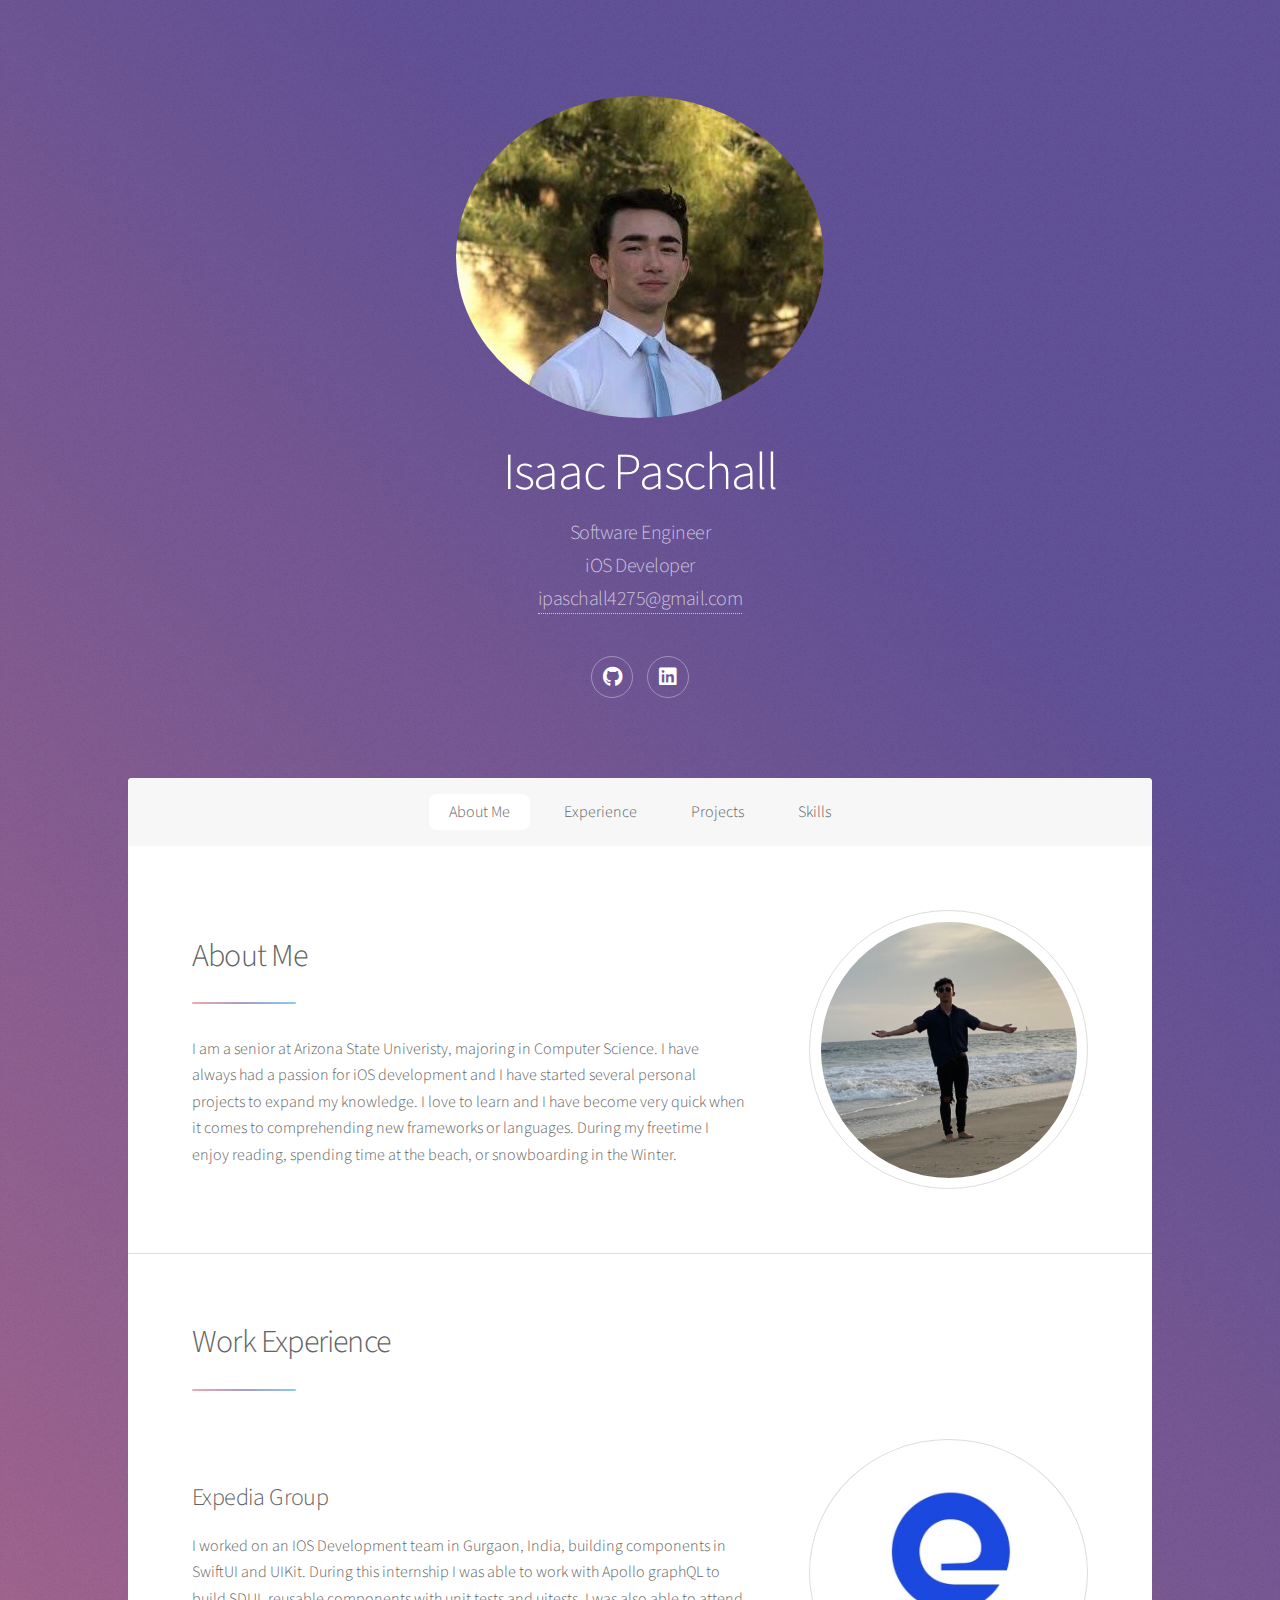
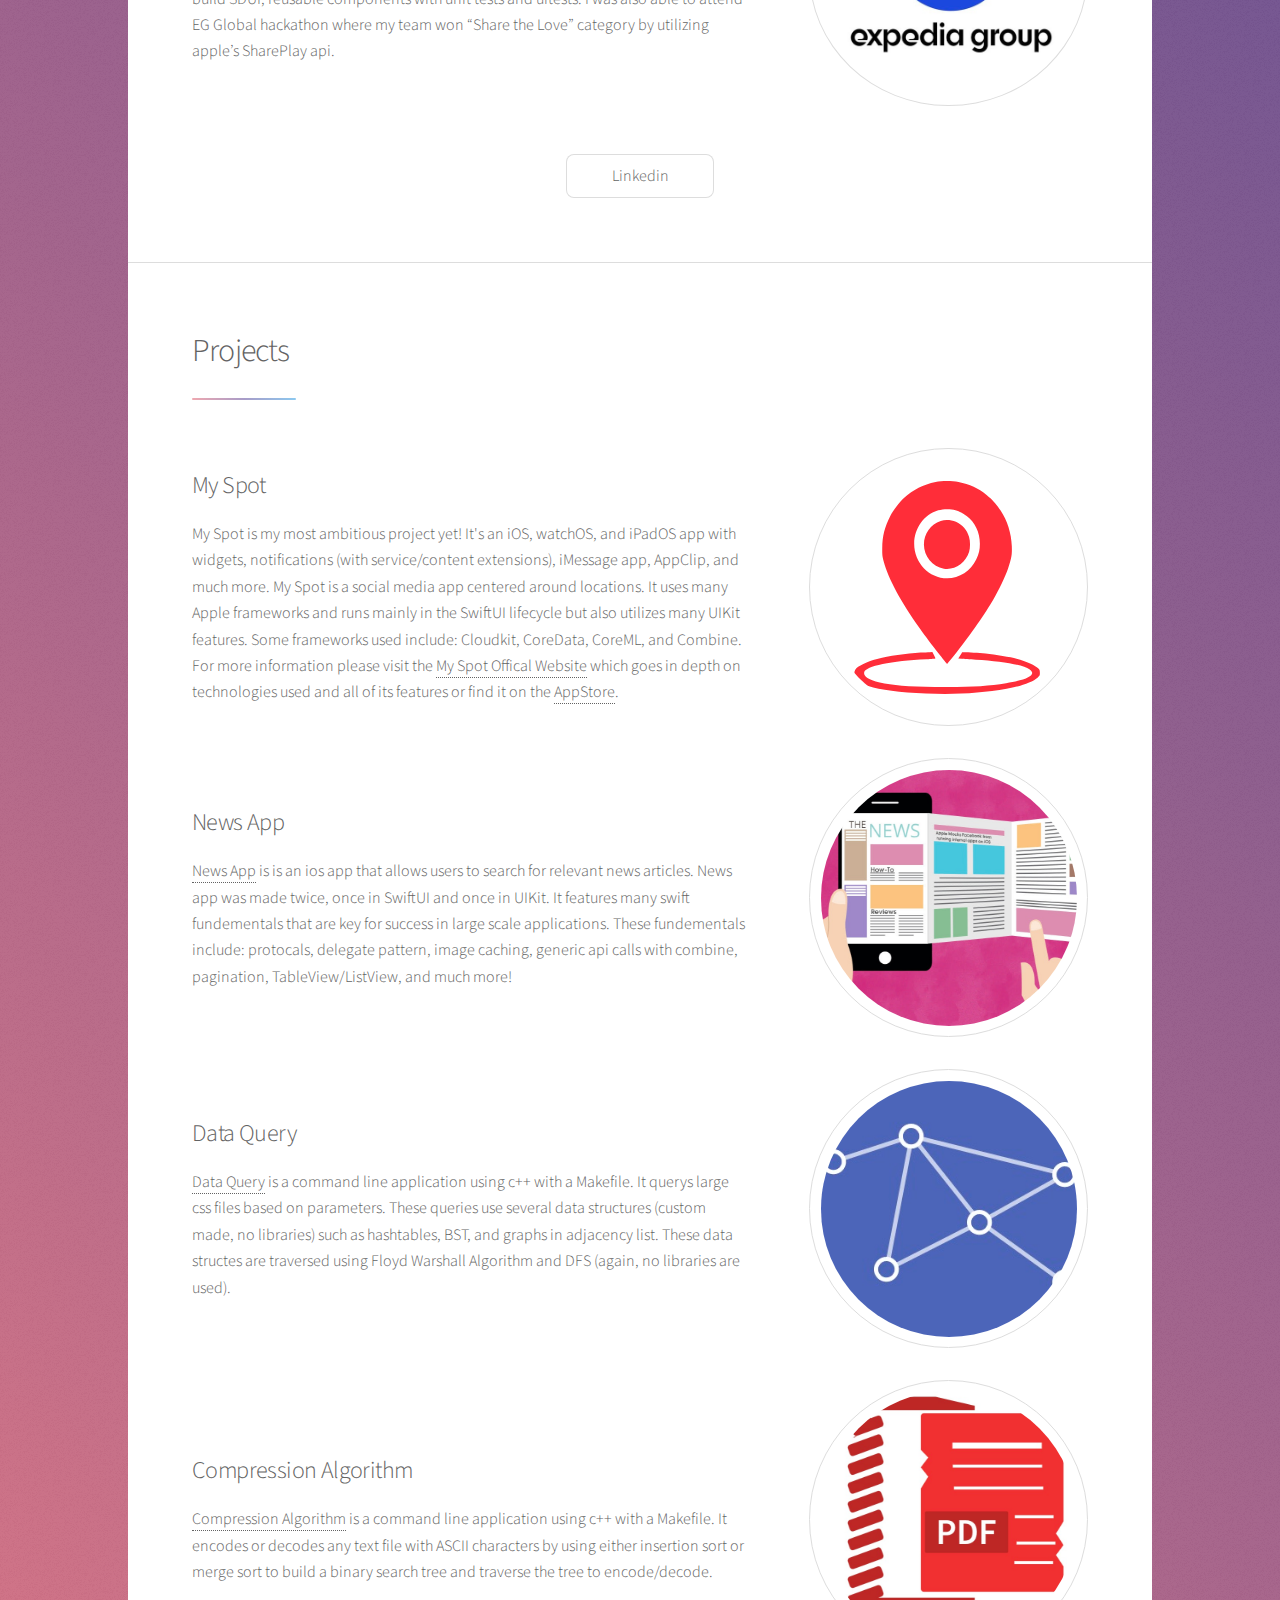
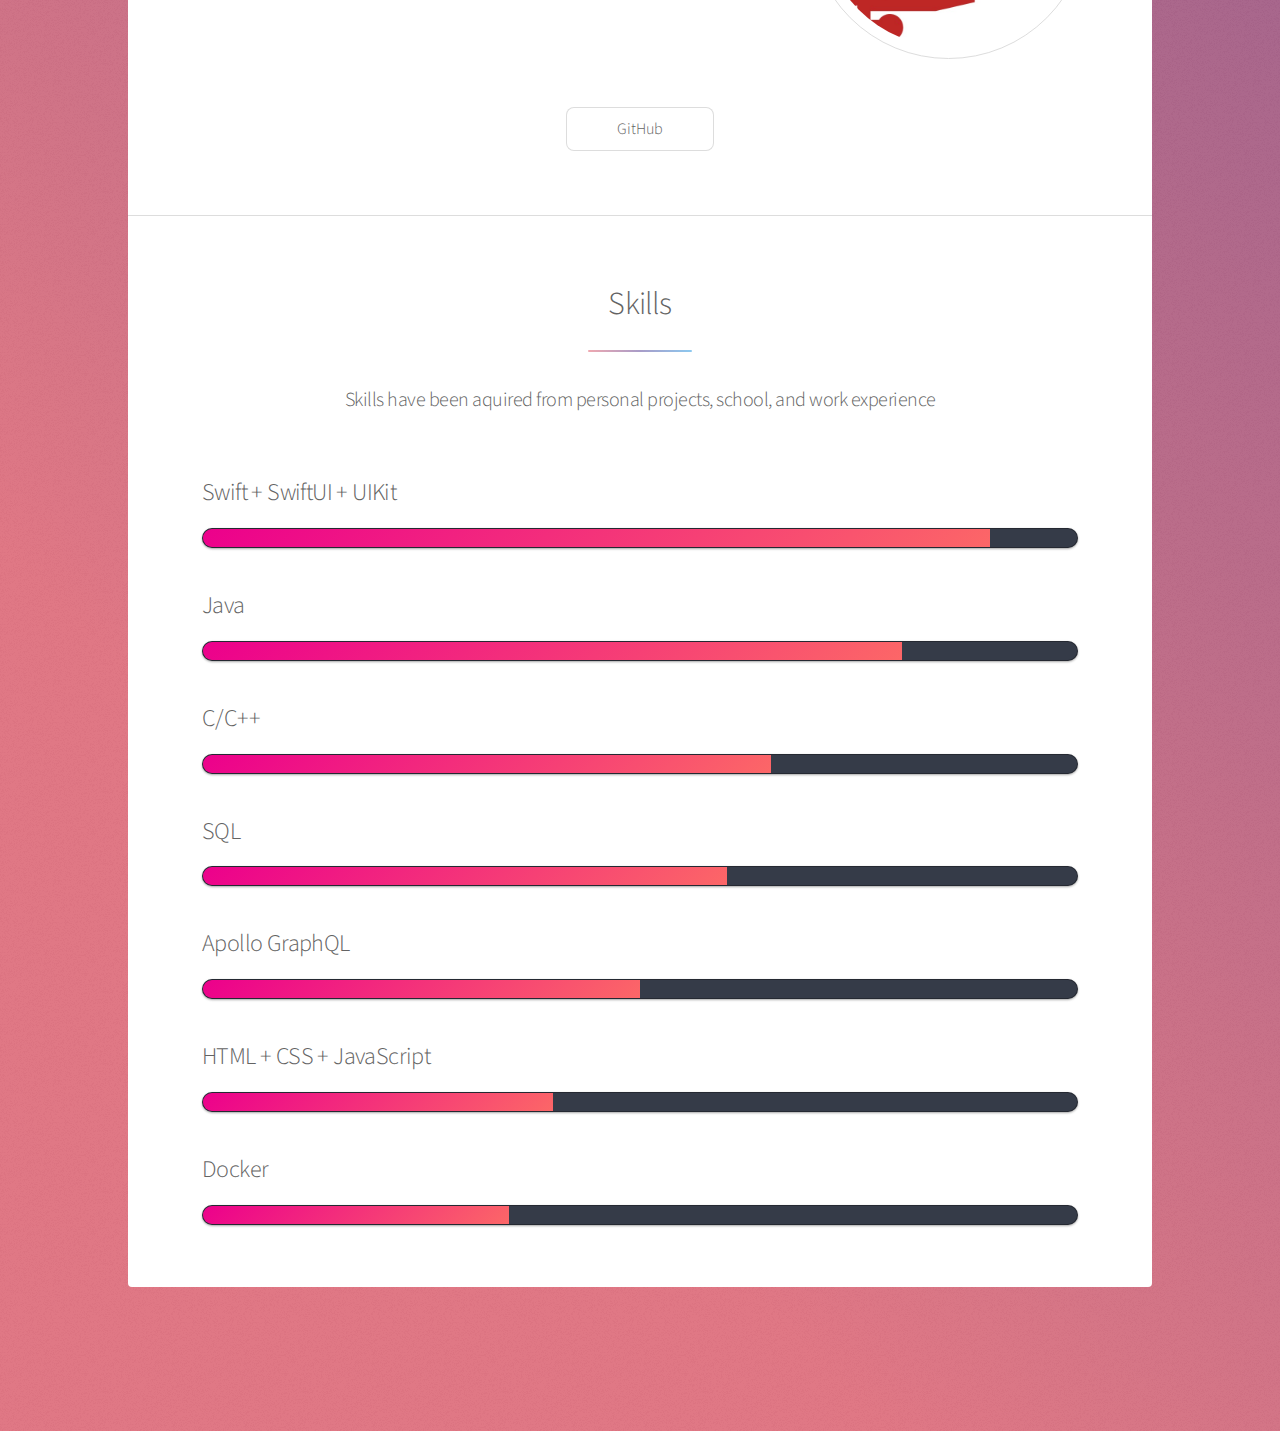
==== index.html @ 6787ebf6 "add image link iMessage" ====
<!DOCTYPE HTML>
<html>
	<head>
		<title>Isaac Paschall</title>
		<meta charset="utf-8" />
		<meta name="description" content="Portfolio website to showcase skills, projects, and work experience of Isaac Paschall, a Computer Science major software engineer ios developer">
  		<meta name="keywords" content="Portfolio, Isaac, Paschall, Software Engineer, ios developer, swift, swiftui, uikit, my spot, my spot exploration">
  		<meta name="author" content="Isaac Paschall">
		<meta name="apple-itunes-app" content="app-id=1613618373">
		<meta property="og:title" content="My Spot" />
		<meta property="og:image" content="image/MySpotAppClip.jpg" />
		<meta name="viewport" content="width=device-width, initial-scale=1, user-scalable=no, viewport-fit=cover" />
		<link rel="shortcut icon" type="image/x-icon" href="images/scripticon.ico" />
		<link rel="stylesheet" href="assets/css/main.css" />
		<noscript><link rel="stylesheet" href="assets/css/noscript.css" /></noscript>
	</head>
	<body class="is-preload">

		<!-- Wrapper -->
			<div id="wrapper">

				<!-- Header -->
					<header id="header" class="alt">
						<span class="logo"><img src="images/Isaac.jpg" class="isaac_filter" alt="Isaac Paschall" /></span>
						<h1>Isaac Paschall</h1>
						<p>Software Engineer<br />
						iOS Developer<br />
						<a href="mailto: ipaschall4275@gmail.com">ipaschall4275@gmail.com</a></p>
						<ul class="icons">
							<li><a href="https://github.com/isaacpasc" target="_blank" class="icon brands fa-github alt"><span class="label">GitHub</span></a></li>
							<li><a href="https://www.linkedin.com/in/isaac-paschall-51169a165/" target="_blank" class="icon brands fa-linkedin alt"><span class="label">Dribbble</span></a></li>
						</ul>
					</header>

				<!-- Nav -->
					<nav id="nav">
						<ul>
							<li><a href="#intro" class="active">About Me</a></li>
							<li><a href="#first">Experience</a></li>
							<li><a href="#second">Projects</a></li>
							<li><a href="#cta">Skills</a></li>
						</ul>
					</nav>

				<!-- Main -->
					<div id="main">

						<!-- About Me -->
							<section id="intro" class="main">
								<div class="spotlight">
									<div class="content">
										<header class="major">
											<h2>About Me</h2>
										</header>
										<p>I am a senior at Arizona State Univeristy, majoring in Computer Science. 
											I have always had a passion for iOS development and I have started several 
											personal projects to expand my knowledge. I love to learn and I have become 
											very quick when it comes to comprehending new frameworks or languages. During 
											my freetime I enjoy reading, spending time at the beach, or snowboarding in the Winter.</p>
									</div>
									<span class="image"><img src="images/beach.jpg" alt="Me On the Beach" /></span>
								</div>
							</section>

						<!-- Experience -->
							<section id="first" class="main">
								<header class="major">
									<h2>Work Experience</h2>
								</header>
								<div class="spotlight">
									<div class="content">
										<header>
											<h2>Expedia Group</h2>
										</header>
										<p>I worked on an IOS Development team in Gurgaon, India, building components in SwiftUI and UIKit. 
											During this internship I was able to work with Apollo graphQL to build SDUI, reusable components 
											with unit tests and uitests. I was also able to attend EG Global hackathon where my team won 
											“Share the Love” category by utilizing apple’s SharePlay api.</p>
									</div>
									<span class="image"><img src="images/eg.jpg" alt="Expedia Group Logo" /></span>
								</div>
								<footer class="major">
									<ul class="actions special">
										<li><a href="https://www.linkedin.com/in/isaac-paschall-51169a165/" target="_blank" class="button">Linkedin</a></li>
									</ul>
								</footer>
							</section>

						<!-- Projects -->
							<section id="second" class="main">
								<header class="major">
									<h2>Projects</h2>
								</header>
								<div class="spotlight">
									<div class="content">
										<header>
											<h2>My Spot</h2>
										</header>
										<p>My Spot is my most ambitious project yet! It's an iOS, watchOS, and iPadOS app with widgets, 
											notifications (with service/content extensions), iMessage app, AppClip, and much more. My Spot 
											is a social media app centered around locations. It uses many Apple frameworks and runs mainly in 
											the SwiftUI lifecycle but also utilizes many UIKit features. Some frameworks used include: Cloudkit, CoreData, CoreML, and Combine. 
											For more information please visit the 
											<a href="https://isaacpasc.github.io/My_Spot" target="_blank">My Spot Offical Website</a> which goes in depth on technologies 
											used and all of its features or find it on the 
											<a href="https://apps.apple.com/us/app/my-spot-exploration/id1613618373" target="_blank">AppStore</a>.</p>
									</div>
									<span class="image"><img class="filter-red" src="images/logo.svg" alt="My Spot Logo" /></span>
								</div>
								<div class="spotlight">
									<div class="content">
										<header>
											<h2>News App</h2>
										</header>
										<p><a href="https://github.com/isaacpasc/SwiftBasics-UIkit-And-SwiftUI" target="_blank">News App</a> is 
											is an ios app that allows users to search for relevant news articles. News app was made twice, once in 
											SwiftUI and once in UIKit. It features many swift fundementals that are key for success in large 
											scale applications. These fundementals include: protocals, delegate pattern, image caching, 
											generic api calls with combine, pagination, TableView/ListView, and much more!</p>
									</div>
									<span class="image"><img src="images/news.jpg" alt="News Logo" /></span>
								</div>
								<div class="spotlight">
									<div class="content">
										<header>
											<h2>Data Query</h2>
										</header>
										<p><a href="https://github.com/isaacpasc/compressionAlgorithm" target="_blank">Data Query</a> is 
											a command line application using c++ with a Makefile. It querys large css files based on parameters. These queries 
											use several data structures (custom made, no libraries) such as hashtables, BST, and graphs in adjacency list. These data 
											structes are traversed using Floyd Warshall Algorithm and DFS (again, no libraries are used).</p>
									</div>
									<span class="image"><img src="images/dfs.jpg" alt="Graph Logo" /></span>
								</div>
								<div class="spotlight">
									<div class="content">
										<header>
											<h2>Compression Algorithm</h2>
										</header>
										<p><a href="https://github.com/isaacpasc/graphQueries" target="_blank">Compression Algorithm</a> is 
											a command line application using c++ with a Makefile. It encodes or decodes any text file with ASCII 
											characters by using either insertion sort or merge sort to build a binary search tree and traverse the tree to 
											encode/decode.</p>
									</div>
									<span class="image"><img src="images/compress.jpg" alt="Compress Logo" /></span>
								</div>
								<footer class="major">
									<ul class="actions special">
										<li><a href="https://github.com/isaacpasc" target="_blank" class="button">GitHub</a></li>
									</ul>
								</footer>
							</section>

						<!-- Skills -->
							<section id="cta" class="main special">
								<header class="major">
									<h2>Skills</h2>
									<p>Skills have been aquired from personal projects, school, and work experience</p>
								</header>
								<div class="skill">
									<li class="nobullet"><h2 class="content" style="text-align:left">Swift + SwiftUI + UIKit</h2>
										<span class="bar"><span class="swift"></span></span>
									</li>
									<li class="nobullet"><h2 class="content" style="text-align:left">Java</h2>
										<span class="bar"><span class="java"></span></span>
									</li>
									<li class="nobullet"><h2 class="content" style="text-align:left">C/C++</h2>
										<span class="bar"><span class="cplus"></span></span>
									</li>
									<li class="nobullet"><h2 class="content" style="text-align:left">SQL</h2>
										<span class="bar"><span class="sql"></span></span>
									</li>
									<li class="nobullet"><h2 class="content" style="text-align:left">Apollo GraphQL</h2>
										<span class="bar"><span class="apollo"></span></span>
									</li>
									<li class="nobullet"><h2 class="content" style="text-align:left">HTML + CSS + JavaScript</h2>
										<span class="bar"><span class="hcj"></span></span>
									</li>
									<li class="nobullet"><h2 class="content" style="text-align:left">Docker</h2>
										<span class="bar"><span class="docker"></span></span>
									</li>
								</div>
							</section>
					</div>

				<!-- Footer -->
					<footer id="footer"></footer>
			</div>

		<!-- Scripts -->
			<script src="assets/js/jquery.min.js"></script>
			<script src="assets/js/jquery.scrollex.min.js"></script>
			<script src="assets/js/jquery.scrolly.min.js"></script>
			<script src="assets/js/browser.min.js"></script>
			<script src="assets/js/breakpoints.min.js"></script>
			<script src="assets/js/util.js"></script>
			<script src="assets/js/main.js"></script>

	</body>
</html>
---- assets/css/main.css ----
@import url(fontawesome-all.min.css);
@import 'https://fonts.googleapis.com/css?family=Source+Sans+Pro:300,400';

/*
	Stellar by HTML5 UP
	html5up.net | @ajlkn
	Free for personal and commercial use under the CCA 3.0 license (html5up.net/license)
*/

html, body, div, span, applet, object,
iframe, h1, h2, h3, h4, h5, h6, p, blockquote,
pre, a, abbr, acronym, address, big, cite,
code, del, dfn, em, img, ins, kbd, q, s, samp,
small, strike, strong, sub, sup, tt, var, b,
u, i, center, dl, dt, dd, ol, ul, li, fieldset,
form, label, legend, table, caption, tbody,
tfoot, thead, tr, th, td, article, aside,
canvas, details, embed, figure, figcaption,
footer, header, hgroup, menu, nav, output, ruby,
section, summary, time, mark, audio, video {
	margin: 0;
	padding: 0;
	border: 0;
	font-size: 100%;
	font: inherit;
	vertical-align: baseline;}

article, aside, details, figcaption, figure,
footer, header, hgroup, menu, nav, section {
	display: block;}

body {
	line-height: 1;
}

ol, ul {
	list-style: none;
}

blockquote, q {
	quotes: none;
}

	blockquote:before, blockquote:after, q:before, q:after {
		content: '';
		content: none;
	}

table {
	border-collapse: collapse;
	border-spacing: 0;
}

body {
	-webkit-text-size-adjust: none;
}

mark {
	background-color: transparent;
	color: inherit;
}

input::-moz-focus-inner {
	border: 0;
	padding: 0;
}

input, select, textarea {
	-moz-appearance: none;
	-webkit-appearance: none;
	-ms-appearance: none;
	appearance: none;
}

/* Basic */

	@-ms-viewport {
		width: device-width;
	}

	body {
		-ms-overflow-style: scrollbar;
	}

	@media screen and (max-width: 480px) {

		html, body {
			min-width: 320px;
		}

	}

	html {
		box-sizing: border-box;
	}

	*, *:before, *:after {
		box-sizing: inherit;
	}

	body {
		background-color: #935d8c;
		background-image: url("images/overlay.png"), -moz-linear-gradient(45deg, #e37682 15%, #5f4d93 85%);
		background-image: url("images/overlay.png"), -webkit-linear-gradient(45deg, #e37682 15%, #5f4d93 85%);
		background-image: url("images/overlay.png"), -ms-linear-gradient(45deg, #e37682 15%, #5f4d93 85%);
		background-image: url("images/overlay.png"), linear-gradient(45deg, #e37682 15%, #5f4d93 85%);
	}

		body.is-preload *, body.is-preload *:before, body.is-preload *:after {
			-moz-animation: none !important;
			-webkit-animation: none !important;
			-ms-animation: none !important;
			animation: none !important;
			-moz-transition: none !important;
			-webkit-transition: none !important;
			-ms-transition: none !important;
			transition: none !important;
		}

/* Type */

	body {
		background-color: #935d8c;
		color: rgba(255, 255, 255, 0.65);
	}

	body, input, select, textarea {
		font-family: "Source Sans Pro", Helvetica, sans-serif;
		font-size: 17pt;
		font-weight: 300;
		line-height: 1.65;
	}

		@media screen and (max-width: 1680px) {

			body, input, select, textarea {
				font-size: 14pt;
			}

		}

		@media screen and (max-width: 1280px) {

			body, input, select, textarea {
				font-size: 12pt;
			}

		}

		@media screen and (max-width: 360px) {

			body, input, select, textarea {
				font-size: 11pt;
			}

		}

	a {
		-moz-transition: color 0.2s ease, border-bottom 0.2s ease;
		-webkit-transition: color 0.2s ease, border-bottom 0.2s ease;
		-ms-transition: color 0.2s ease, border-bottom 0.2s ease;
		transition: color 0.2s ease, border-bottom 0.2s ease;
		text-decoration: none;
		border-bottom: dotted 1px;
		color: inherit;
	}

		a:hover {
			border-bottom-color: transparent;
		}

	strong, b {
		font-weight: 400;
	}

	em, i {
		font-style: italic;
	}

	p {
		margin: 0 0 2em 0;
	}

		p.content {
			-moz-columns: 20em 2;
			-webkit-columns: 20em 2;
			-ms-columns: 20em 2;
			columns: 20em 2;
			-moz-column-gap: 2em;
			-webkit-column-gap: 2em;
			-ms-column-gap: 2em;
			column-gap: 2em;
			text-align: justify;
		}

	h1, h2, h3, h4, h5, h6 {
		font-weight: 300;
		line-height: 1.5;
		margin: 0 0 0.7em 0;
		letter-spacing: -0.025em;
	}

		h1 a, h2 a, h3 a, h4 a, h5 a, h6 a {
			color: inherit;
			text-decoration: none;
		}

	h1 {
		font-size: 2.5em;
		line-height: 1.2;
	}

	h2 {
		font-size: 1.5em;
	}

	h3 {
		font-size: 1.25em;
	}

	h4 {
		font-size: 1.1em;
	}

	h5 {
		font-size: 0.9em;
	}

	h6 {
		font-size: 0.7em;
	}

	@media screen and (max-width: 736px) {

		h1 {
			font-size: 2em;
		}

	}

	sub {
		font-size: 0.8em;
		position: relative;
		top: 0.5em;
	}

	sup {
		font-size: 0.8em;
		position: relative;
		top: -0.5em;
	}

	blockquote {
		border-left: solid 4px;
		font-style: italic;
		margin: 0 0 2em 0;
		padding: 0.5em 0 0.5em 2em;
	}

	code {
		border-radius: 8px;
		border: solid 1px;
		font-family: "Courier New", monospace;
		font-size: 0.9em;
		margin: 0 0.25em;
		padding: 0.25em 0.65em;
	}

	pre {
		-webkit-overflow-scrolling: touch;
		font-family: "Courier New", monospace;
		font-size: 0.9em;
		margin: 0 0 2em 0;
	}

		pre code {
			display: block;
			line-height: 1.75;
			padding: 1em 1.5em;
			overflow-x: auto;
		}

	hr {
		border: 0;
		border-bottom: solid 1px;
		margin: 2em 0;
	}

		hr.major {
			margin: 3em 0;
		}

	.align-left {
		text-align: left;
	}

	.align-center {
		text-align: center;
	}

	.align-right {
		text-align: right;
	}

	input, select, textarea {
		color: #ffffff;
	}

	a:hover {
		color: #ffffff;
	}

	strong, b {
		color: #ffffff;
	}

	h1, h2, h3, h4, h5, h6 {
		color: #ffffff;
	}

	blockquote {
		border-left-color: rgba(255, 255, 255, 0.35);
	}

	code {
		background: rgba(255, 255, 255, 0.075);
		border-color: rgba(255, 255, 255, 0.35);
	}

	hr {
		border-bottom-color: rgba(255, 255, 255, 0.35);
	}

/* Row */

	.row {
		display: flex;
		flex-wrap: wrap;
		box-sizing: border-box;
		align-items: stretch;
	}

		.row > * {
			box-sizing: border-box;
		}

		.row.gtr-uniform > * > :last-child {
			margin-bottom: 0;
		}

		.row.aln-left {
			justify-content: flex-start;
		}

		.row.aln-center {
			justify-content: center;
		}

		.row.aln-right {
			justify-content: flex-end;
		}

		.row.aln-top {
			align-items: flex-start;
		}

		.row.aln-middle {
			align-items: center;
		}

		.row.aln-bottom {
			align-items: flex-end;
		}

		.row > .imp {
			order: -1;
		}

		.row > .col-1 {
			width: 8.33333%;
		}

		.row > .off-1 {
			margin-left: 8.33333%;
		}

		.row > .col-2 {
			width: 16.66667%;
		}

		.row > .off-2 {
			margin-left: 16.66667%;
		}

		.row > .col-3 {
			width: 25%;
		}

		.row > .off-3 {
			margin-left: 25%;
		}

		.row > .col-4 {
			width: 33.33333%;
		}

		.row > .off-4 {
			margin-left: 33.33333%;
		}

		.row > .col-5 {
			width: 41.66667%;
		}

		.row > .off-5 {
			margin-left: 41.66667%;
		}

		.row > .col-6 {
			width: 50%;
		}

		.row > .off-6 {
			margin-left: 50%;
		}

		.row > .col-7 {
			width: 58.33333%;
		}

		.row > .off-7 {
			margin-left: 58.33333%;
		}

		.row > .col-8 {
			width: 66.66667%;
		}

		.row > .off-8 {
			margin-left: 66.66667%;
		}

		.row > .col-9 {
			width: 75%;
		}

		.row > .off-9 {
			margin-left: 75%;
		}

		.row > .col-10 {
			width: 83.33333%;
		}

		.row > .off-10 {
			margin-left: 83.33333%;
		}

		.row > .col-11 {
			width: 91.66667%;
		}

		.row > .off-11 {
			margin-left: 91.66667%;
		}

		.row > .col-12 {
			width: 100%;
		}

		.row > .off-12 {
			margin-left: 100%;
		}

		.row.gtr-0 {
			margin-top: 0;
			margin-left: 0em;
		}

			.row.gtr-0 > * {
				padding: 0 0 0 0em;
			}

			.row.gtr-0.gtr-uniform {
				margin-top: 0em;
			}

				.row.gtr-0.gtr-uniform > * {
					padding-top: 0em;
				}

		.row.gtr-25 {
			margin-top: 0;
			margin-left: -0.375em;
		}

			.row.gtr-25 > * {
				padding: 0 0 0 0.375em;
			}

			.row.gtr-25.gtr-uniform {
				margin-top: -0.375em;
			}

				.row.gtr-25.gtr-uniform > * {
					padding-top: 0.375em;
				}

		.row.gtr-50 {
			margin-top: 0;
			margin-left: -0.75em;
		}

			.row.gtr-50 > * {
				padding: 0 0 0 0.75em;
			}

			.row.gtr-50.gtr-uniform {
				margin-top: -0.75em;
			}

				.row.gtr-50.gtr-uniform > * {
					padding-top: 0.75em;
				}

		.row {
			margin-top: 0;
			margin-left: -1.5em;
		}

			.row > * {
				padding: 0 0 0 1.5em;
			}

			.row.gtr-uniform {
				margin-top: -1.5em;
			}

				.row.gtr-uniform > * {
					padding-top: 1.5em;
				}

		.row.gtr-150 {
			margin-top: 0;
			margin-left: -2.25em;
		}

			.row.gtr-150 > * {
				padding: 0 0 0 2.25em;
			}

			.row.gtr-150.gtr-uniform {
				margin-top: -2.25em;
			}

				.row.gtr-150.gtr-uniform > * {
					padding-top: 2.25em;
				}

		.row.gtr-200 {
			margin-top: 0;
			margin-left: -3em;
		}

			.row.gtr-200 > * {
				padding: 0 0 0 3em;
			}

			.row.gtr-200.gtr-uniform {
				margin-top: -3em;
			}

				.row.gtr-200.gtr-uniform > * {
					padding-top: 3em;
				}

		@media screen and (max-width: 1680px) {

			.row {
				display: flex;
				flex-wrap: wrap;
				box-sizing: border-box;
				align-items: stretch;
			}

				.row > * {
					box-sizing: border-box;
				}

				.row.gtr-uniform > * > :last-child {
					margin-bottom: 0;
				}

				.row.aln-left {
					justify-content: flex-start;
				}

				.row.aln-center {
					justify-content: center;
				}

				.row.aln-right {
					justify-content: flex-end;
				}

				.row.aln-top {
					align-items: flex-start;
				}

				.row.aln-middle {
					align-items: center;
				}

				.row.aln-bottom {
					align-items: flex-end;
				}

				.row > .imp-xlarge {
					order: -1;
				}

				.row > .col-1-xlarge {
					width: 8.33333%;
				}

				.row > .off-1-xlarge {
					margin-left: 8.33333%;
				}

				.row > .col-2-xlarge {
					width: 16.66667%;
				}

				.row > .off-2-xlarge {
					margin-left: 16.66667%;
				}

				.row > .col-3-xlarge {
					width: 25%;
				}

				.row > .off-3-xlarge {
					margin-left: 25%;
				}

				.row > .col-4-xlarge {
					width: 33.33333%;
				}

				.row > .off-4-xlarge {
					margin-left: 33.33333%;
				}

				.row > .col-5-xlarge {
					width: 41.66667%;
				}

				.row > .off-5-xlarge {
					margin-left: 41.66667%;
				}

				.row > .col-6-xlarge {
					width: 50%;
				}

				.row > .off-6-xlarge {
					margin-left: 50%;
				}

				.row > .col-7-xlarge {
					width: 58.33333%;
				}

				.row > .off-7-xlarge {
					margin-left: 58.33333%;
				}

				.row > .col-8-xlarge {
					width: 66.66667%;
				}

				.row > .off-8-xlarge {
					margin-left: 66.66667%;
				}

				.row > .col-9-xlarge {
					width: 75%;
				}

				.row > .off-9-xlarge {
					margin-left: 75%;
				}

				.row > .col-10-xlarge {
					width: 83.33333%;
				}

				.row > .off-10-xlarge {
					margin-left: 83.33333%;
				}

				.row > .col-11-xlarge {
					width: 91.66667%;
				}

				.row > .off-11-xlarge {
					margin-left: 91.66667%;
				}

				.row > .col-12-xlarge {
					width: 100%;
				}

				.row > .off-12-xlarge {
					margin-left: 100%;
				}

				.row.gtr-0 {
					margin-top: 0;
					margin-left: 0em;
				}

					.row.gtr-0 > * {
						padding: 0 0 0 0em;
					}

					.row.gtr-0.gtr-uniform {
						margin-top: 0em;
					}

						.row.gtr-0.gtr-uniform > * {
							padding-top: 0em;
						}

				.row.gtr-25 {
					margin-top: 0;
					margin-left: -0.375em;
				}

					.row.gtr-25 > * {
						padding: 0 0 0 0.375em;
					}

					.row.gtr-25.gtr-uniform {
						margin-top: -0.375em;
					}

						.row.gtr-25.gtr-uniform > * {
							padding-top: 0.375em;
						}

				.row.gtr-50 {
					margin-top: 0;
					margin-left: -0.75em;
				}

					.row.gtr-50 > * {
						padding: 0 0 0 0.75em;
					}

					.row.gtr-50.gtr-uniform {
						margin-top: -0.75em;
					}

						.row.gtr-50.gtr-uniform > * {
							padding-top: 0.75em;
						}

				.row {
					margin-top: 0;
					margin-left: -1.5em;
				}

					.row > * {
						padding: 0 0 0 1.5em;
					}

					.row.gtr-uniform {
						margin-top: -1.5em;
					}

						.row.gtr-uniform > * {
							padding-top: 1.5em;
						}

				.row.gtr-150 {
					margin-top: 0;
					margin-left: -2.25em;
				}

					.row.gtr-150 > * {
						padding: 0 0 0 2.25em;
					}

					.row.gtr-150.gtr-uniform {
						margin-top: -2.25em;
					}

						.row.gtr-150.gtr-uniform > * {
							padding-top: 2.25em;
						}

				.row.gtr-200 {
					margin-top: 0;
					margin-left: -3em;
				}

					.row.gtr-200 > * {
						padding: 0 0 0 3em;
					}

					.row.gtr-200.gtr-uniform {
						margin-top: -3em;
					}

						.row.gtr-200.gtr-uniform > * {
							padding-top: 3em;
						}

		}

		@media screen and (max-width: 1280px) {

			.row {
				display: flex;
				flex-wrap: wrap;
				box-sizing: border-box;
				align-items: stretch;
			}

				.row > * {
					box-sizing: border-box;
				}

				.row.gtr-uniform > * > :last-child {
					margin-bottom: 0;
				}

				.row.aln-left {
					justify-content: flex-start;
				}

				.row.aln-center {
					justify-content: center;
				}

				.row.aln-right {
					justify-content: flex-end;
				}

				.row.aln-top {
					align-items: flex-start;
				}

				.row.aln-middle {
					align-items: center;
				}

				.row.aln-bottom {
					align-items: flex-end;
				}

				.row > .imp-large {
					order: -1;
				}

				.row > .col-1-large {
					width: 8.33333%;
				}

				.row > .off-1-large {
					margin-left: 8.33333%;
				}

				.row > .col-2-large {
					width: 16.66667%;
				}

				.row > .off-2-large {
					margin-left: 16.66667%;
				}

				.row > .col-3-large {
					width: 25%;
				}

				.row > .off-3-large {
					margin-left: 25%;
				}

				.row > .col-4-large {
					width: 33.33333%;
				}

				.row > .off-4-large {
					margin-left: 33.33333%;
				}

				.row > .col-5-large {
					width: 41.66667%;
				}

				.row > .off-5-large {
					margin-left: 41.66667%;
				}

				.row > .col-6-large {
					width: 50%;
				}

				.row > .off-6-large {
					margin-left: 50%;
				}

				.row > .col-7-large {
					width: 58.33333%;
				}

				.row > .off-7-large {
					margin-left: 58.33333%;
				}

				.row > .col-8-large {
					width: 66.66667%;
				}

				.row > .off-8-large {
					margin-left: 66.66667%;
				}

				.row > .col-9-large {
					width: 75%;
				}

				.row > .off-9-large {
					margin-left: 75%;
				}

				.row > .col-10-large {
					width: 83.33333%;
				}

				.row > .off-10-large {
					margin-left: 83.33333%;
				}

				.row > .col-11-large {
					width: 91.66667%;
				}

				.row > .off-11-large {
					margin-left: 91.66667%;
				}

				.row > .col-12-large {
					width: 100%;
				}

				.row > .off-12-large {
					margin-left: 100%;
				}

				.row.gtr-0 {
					margin-top: 0;
					margin-left: 0em;
				}

					.row.gtr-0 > * {
						padding: 0 0 0 0em;
					}

					.row.gtr-0.gtr-uniform {
						margin-top: 0em;
					}

						.row.gtr-0.gtr-uniform > * {
							padding-top: 0em;
						}

				.row.gtr-25 {
					margin-top: 0;
					margin-left: -0.375em;
				}

					.row.gtr-25 > * {
						padding: 0 0 0 0.375em;
					}

					.row.gtr-25.gtr-uniform {
						margin-top: -0.375em;
					}

						.row.gtr-25.gtr-uniform > * {
							padding-top: 0.375em;
						}

				.row.gtr-50 {
					margin-top: 0;
					margin-left: -0.75em;
				}

					.row.gtr-50 > * {
						padding: 0 0 0 0.75em;
					}

					.row.gtr-50.gtr-uniform {
						margin-top: -0.75em;
					}

						.row.gtr-50.gtr-uniform > * {
							padding-top: 0.75em;
						}

				.row {
					margin-top: 0;
					margin-left: -1.5em;
				}

					.row > * {
						padding: 0 0 0 1.5em;
					}

					.row.gtr-uniform {
						margin-top: -1.5em;
					}

						.row.gtr-uniform > * {
							padding-top: 1.5em;
						}

				.row.gtr-150 {
					margin-top: 0;
					margin-left: -2.25em;
				}

					.row.gtr-150 > * {
						padding: 0 0 0 2.25em;
					}

					.row.gtr-150.gtr-uniform {
						margin-top: -2.25em;
					}

						.row.gtr-150.gtr-uniform > * {
							padding-top: 2.25em;
						}

				.row.gtr-200 {
					margin-top: 0;
					margin-left: -3em;
				}

					.row.gtr-200 > * {
						padding: 0 0 0 3em;
					}

					.row.gtr-200.gtr-uniform {
						margin-top: -3em;
					}

						.row.gtr-200.gtr-uniform > * {
							padding-top: 3em;
						}

		}

		@media screen and (max-width: 980px) {

			.row {
				display: flex;
				flex-wrap: wrap;
				box-sizing: border-box;
				align-items: stretch;
			}

				.row > * {
					box-sizing: border-box;
				}

				.row.gtr-uniform > * > :last-child {
					margin-bottom: 0;
				}

				.row.aln-left {
					justify-content: flex-start;
				}

				.row.aln-center {
					justify-content: center;
				}

				.row.aln-right {
					justify-content: flex-end;
				}

				.row.aln-top {
					align-items: flex-start;
				}

				.row.aln-middle {
					align-items: center;
				}

				.row.aln-bottom {
					align-items: flex-end;
				}

				.row > .imp-medium {
					order: -1;
				}

				.row > .col-1-medium {
					width: 8.33333%;
				}

				.row > .off-1-medium {
					margin-left: 8.33333%;
				}

				.row > .col-2-medium {
					width: 16.66667%;
				}

				.row > .off-2-medium {
					margin-left: 16.66667%;
				}

				.row > .col-3-medium {
					width: 25%;
				}

				.row > .off-3-medium {
					margin-left: 25%;
				}

				.row > .col-4-medium {
					width: 33.33333%;
				}

				.row > .off-4-medium {
					margin-left: 33.33333%;
				}

				.row > .col-5-medium {
					width: 41.66667%;
				}

				.row > .off-5-medium {
					margin-left: 41.66667%;
				}

				.row > .col-6-medium {
					width: 50%;
				}

				.row > .off-6-medium {
					margin-left: 50%;
				}

				.row > .col-7-medium {
					width: 58.33333%;
				}

				.row > .off-7-medium {
					margin-left: 58.33333%;
				}

				.row > .col-8-medium {
					width: 66.66667%;
				}

				.row > .off-8-medium {
					margin-left: 66.66667%;
				}

				.row > .col-9-medium {
					width: 75%;
				}

				.row > .off-9-medium {
					margin-left: 75%;
				}

				.row > .col-10-medium {
					width: 83.33333%;
				}

				.row > .off-10-medium {
					margin-left: 83.33333%;
				}

				.row > .col-11-medium {
					width: 91.66667%;
				}

				.row > .off-11-medium {
					margin-left: 91.66667%;
				}

				.row > .col-12-medium {
					width: 100%;
				}

				.row > .off-12-medium {
					margin-left: 100%;
				}

				.row.gtr-0 {
					margin-top: 0;
					margin-left: 0em;
				}

					.row.gtr-0 > * {
						padding: 0 0 0 0em;
					}

					.row.gtr-0.gtr-uniform {
						margin-top: 0em;
					}

						.row.gtr-0.gtr-uniform > * {
							padding-top: 0em;
						}

				.row.gtr-25 {
					margin-top: 0;
					margin-left: -0.375em;
				}

					.row.gtr-25 > * {
						padding: 0 0 0 0.375em;
					}

					.row.gtr-25.gtr-uniform {
						margin-top: -0.375em;
					}

						.row.gtr-25.gtr-uniform > * {
							padding-top: 0.375em;
						}

				.row.gtr-50 {
					margin-top: 0;
					margin-left: -0.75em;
				}

					.row.gtr-50 > * {
						padding: 0 0 0 0.75em;
					}

					.row.gtr-50.gtr-uniform {
						margin-top: -0.75em;
					}

						.row.gtr-50.gtr-uniform > * {
							padding-top: 0.75em;
						}

				.row {
					margin-top: 0;
					margin-left: -1.5em;
				}

					.row > * {
						padding: 0 0 0 1.5em;
					}

					.row.gtr-uniform {
						margin-top: -1.5em;
					}

						.row.gtr-uniform > * {
							padding-top: 1.5em;
						}

				.row.gtr-150 {
					margin-top: 0;
					margin-left: -2.25em;
				}

					.row.gtr-150 > * {
						padding: 0 0 0 2.25em;
					}

					.row.gtr-150.gtr-uniform {
						margin-top: -2.25em;
					}

						.row.gtr-150.gtr-uniform > * {
							padding-top: 2.25em;
						}

				.row.gtr-200 {
					margin-top: 0;
					margin-left: -3em;
				}

					.row.gtr-200 > * {
						padding: 0 0 0 3em;
					}

					.row.gtr-200.gtr-uniform {
						margin-top: -3em;
					}

						.row.gtr-200.gtr-uniform > * {
							padding-top: 3em;
						}

		}

		@media screen and (max-width: 736px) {

			.row {
				display: flex;
				flex-wrap: wrap;
				box-sizing: border-box;
				align-items: stretch;
			}

				.row > * {
					box-sizing: border-box;
				}

				.row.gtr-uniform > * > :last-child {
					margin-bottom: 0;
				}

				.row.aln-left {
					justify-content: flex-start;
				}

				.row.aln-center {
					justify-content: center;
				}

				.row.aln-right {
					justify-content: flex-end;
				}

				.row.aln-top {
					align-items: flex-start;
				}

				.row.aln-middle {
					align-items: center;
				}

				.row.aln-bottom {
					align-items: flex-end;
				}

				.row > .imp-small {
					order: -1;
				}

				.row > .col-1-small {
					width: 8.33333%;
				}

				.row > .off-1-small {
					margin-left: 8.33333%;
				}

				.row > .col-2-small {
					width: 16.66667%;
				}

				.row > .off-2-small {
					margin-left: 16.66667%;
				}

				.row > .col-3-small {
					width: 25%;
				}

				.row > .off-3-small {
					margin-left: 25%;
				}

				.row > .col-4-small {
					width: 33.33333%;
				}

				.row > .off-4-small {
					margin-left: 33.33333%;
				}

				.row > .col-5-small {
					width: 41.66667%;
				}

				.row > .off-5-small {
					margin-left: 41.66667%;
				}

				.row > .col-6-small {
					width: 50%;
				}

				.row > .off-6-small {
					margin-left: 50%;
				}

				.row > .col-7-small {
					width: 58.33333%;
				}

				.row > .off-7-small {
					margin-left: 58.33333%;
				}

				.row > .col-8-small {
					width: 66.66667%;
				}

				.row > .off-8-small {
					margin-left: 66.66667%;
				}

				.row > .col-9-small {
					width: 75%;
				}

				.row > .off-9-small {
					margin-left: 75%;
				}

				.row > .col-10-small {
					width: 83.33333%;
				}

				.row > .off-10-small {
					margin-left: 83.33333%;
				}

				.row > .col-11-small {
					width: 91.66667%;
				}

				.row > .off-11-small {
					margin-left: 91.66667%;
				}

				.row > .col-12-small {
					width: 100%;
				}

				.row > .off-12-small {
					margin-left: 100%;
				}

				.row.gtr-0 {
					margin-top: 0;
					margin-left: 0em;
				}

					.row.gtr-0 > * {
						padding: 0 0 0 0em;
					}

					.row.gtr-0.gtr-uniform {
						margin-top: 0em;
					}

						.row.gtr-0.gtr-uniform > * {
							padding-top: 0em;
						}

				.row.gtr-25 {
					margin-top: 0;
					margin-left: -0.25em;
				}

					.row.gtr-25 > * {
						padding: 0 0 0 0.25em;
					}

					.row.gtr-25.gtr-uniform {
						margin-top: -0.25em;
					}

						.row.gtr-25.gtr-uniform > * {
							padding-top: 0.25em;
						}

				.row.gtr-50 {
					margin-top: 0;
					margin-left: -0.5em;
				}

					.row.gtr-50 > * {
						padding: 0 0 0 0.5em;
					}

					.row.gtr-50.gtr-uniform {
						margin-top: -0.5em;
					}

						.row.gtr-50.gtr-uniform > * {
							padding-top: 0.5em;
						}

				.row {
					margin-top: 0;
					margin-left: -1em;
				}

					.row > * {
						padding: 0 0 0 1em;
					}

					.row.gtr-uniform {
						margin-top: -1em;
					}

						.row.gtr-uniform > * {
							padding-top: 1em;
						}

				.row.gtr-150 {
					margin-top: 0;
					margin-left: -1.5em;
				}

					.row.gtr-150 > * {
						padding: 0 0 0 1.5em;
					}

					.row.gtr-150.gtr-uniform {
						margin-top: -1.5em;
					}

						.row.gtr-150.gtr-uniform > * {
							padding-top: 1.5em;
						}

				.row.gtr-200 {
					margin-top: 0;
					margin-left: -2em;
				}

					.row.gtr-200 > * {
						padding: 0 0 0 2em;
					}

					.row.gtr-200.gtr-uniform {
						margin-top: -2em;
					}

						.row.gtr-200.gtr-uniform > * {
							padding-top: 2em;
						}

		}

		@media screen and (max-width: 480px) {

			.row {
				display: flex;
				flex-wrap: wrap;
				box-sizing: border-box;
				align-items: stretch;
			}

				.row > * {
					box-sizing: border-box;
				}

				.row.gtr-uniform > * > :last-child {
					margin-bottom: 0;
				}

				.row.aln-left {
					justify-content: flex-start;
				}

				.row.aln-center {
					justify-content: center;
				}

				.row.aln-right {
					justify-content: flex-end;
				}

				.row.aln-top {
					align-items: flex-start;
				}

				.row.aln-middle {
					align-items: center;
				}

				.row.aln-bottom {
					align-items: flex-end;
				}

				.row > .imp-xsmall {
					order: -1;
				}

				.row > .col-1-xsmall {
					width: 8.33333%;
				}

				.row > .off-1-xsmall {
					margin-left: 8.33333%;
				}

				.row > .col-2-xsmall {
					width: 16.66667%;
				}

				.row > .off-2-xsmall {
					margin-left: 16.66667%;
				}

				.row > .col-3-xsmall {
					width: 25%;
				}

				.row > .off-3-xsmall {
					margin-left: 25%;
				}

				.row > .col-4-xsmall {
					width: 33.33333%;
				}

				.row > .off-4-xsmall {
					margin-left: 33.33333%;
				}

				.row > .col-5-xsmall {
					width: 41.66667%;
				}

				.row > .off-5-xsmall {
					margin-left: 41.66667%;
				}

				.row > .col-6-xsmall {
					width: 50%;
				}

				.row > .off-6-xsmall {
					margin-left: 50%;
				}

				.row > .col-7-xsmall {
					width: 58.33333%;
				}

				.row > .off-7-xsmall {
					margin-left: 58.33333%;
				}

				.row > .col-8-xsmall {
					width: 66.66667%;
				}

				.row > .off-8-xsmall {
					margin-left: 66.66667%;
				}

				.row > .col-9-xsmall {
					width: 75%;
				}

				.row > .off-9-xsmall {
					margin-left: 75%;
				}

				.row > .col-10-xsmall {
					width: 83.33333%;
				}

				.row > .off-10-xsmall {
					margin-left: 83.33333%;
				}

				.row > .col-11-xsmall {
					width: 91.66667%;
				}

				.row > .off-11-xsmall {
					margin-left: 91.66667%;
				}

				.row > .col-12-xsmall {
					width: 100%;
				}

				.row > .off-12-xsmall {
					margin-left: 100%;
				}

				.row.gtr-0 {
					margin-top: 0;
					margin-left: 0em;
				}

					.row.gtr-0 > * {
						padding: 0 0 0 0em;
					}

					.row.gtr-0.gtr-uniform {
						margin-top: 0em;
					}

						.row.gtr-0.gtr-uniform > * {
							padding-top: 0em;
						}

				.row.gtr-25 {
					margin-top: 0;
					margin-left: -0.3125em;
				}

					.row.gtr-25 > * {
						padding: 0 0 0 0.3125em;
					}

					.row.gtr-25.gtr-uniform {
						margin-top: -0.3125em;
					}

						.row.gtr-25.gtr-uniform > * {
							padding-top: 0.3125em;
						}

				.row.gtr-50 {
					margin-top: 0;
					margin-left: -0.625em;
				}

					.row.gtr-50 > * {
						padding: 0 0 0 0.625em;
					}

					.row.gtr-50.gtr-uniform {
						margin-top: -0.625em;
					}

						.row.gtr-50.gtr-uniform > * {
							padding-top: 0.625em;
						}

				.row {
					margin-top: 0;
					margin-left: -1.25em;
				}

					.row > * {
						padding: 0 0 0 1.25em;
					}

					.row.gtr-uniform {
						margin-top: -1.25em;
					}

						.row.gtr-uniform > * {
							padding-top: 1.25em;
						}

				.row.gtr-150 {
					margin-top: 0;
					margin-left: -1.875em;
				}

					.row.gtr-150 > * {
						padding: 0 0 0 1.875em;
					}

					.row.gtr-150.gtr-uniform {
						margin-top: -1.875em;
					}

						.row.gtr-150.gtr-uniform > * {
							padding-top: 1.875em;
						}

				.row.gtr-200 {
					margin-top: 0;
					margin-left: -2.5em;
				}

					.row.gtr-200 > * {
						padding: 0 0 0 2.5em;
					}

					.row.gtr-200.gtr-uniform {
						margin-top: -2.5em;
					}

						.row.gtr-200.gtr-uniform > * {
							padding-top: 2.5em;
						}

		}

/* Box */

	.box {
		border-radius: 8px;
		border: solid;
		margin-bottom: 2em;
		padding: 1.5em;
	}

		.box > :last-child,
		.box > :last-child > :last-child,
		.box > :last-child > :last-child > :last-child {
			margin-bottom: 0;
		}

		.box.alt {
			border: 0;
			border-radius: 0;
			padding: 0;
		}

	.box {
		border-color: rgba(255, 255, 255, 0.35);
	}

/* Button */

	input[type="submit"],
	input[type="reset"],
	input[type="button"],
	button,
	.button {
		-moz-appearance: none;
		-webkit-appearance: none;
		-ms-appearance: none;
		appearance: none;
		-moz-transition: background-color 0.2s ease-in-out, color 0.2s ease-in-out;
		-webkit-transition: background-color 0.2s ease-in-out, color 0.2s ease-in-out;
		-ms-transition: background-color 0.2s ease-in-out, color 0.2s ease-in-out;
		transition: background-color 0.2s ease-in-out, color 0.2s ease-in-out;
		border-radius: 8px;
		border: 0;
		cursor: pointer;
		display: inline-block;
		font-weight: 300;
		height: 2.75em;
		line-height: 2.75em;
		min-width: 9.25em;
		padding: 0 1.5em;
		text-align: center;
		text-decoration: none;
		white-space: nowrap;
	}

		input[type="submit"].icon,
		input[type="reset"].icon,
		input[type="button"].icon,
		button.icon,
		.button.icon {
			padding-left: 1.35em;
		}

			input[type="submit"].icon:before,
			input[type="reset"].icon:before,
			input[type="button"].icon:before,
			button.icon:before,
			.button.icon:before {
				margin-right: 0.5em;
			}

		input[type="submit"].fit,
		input[type="reset"].fit,
		input[type="button"].fit,
		button.fit,
		.button.fit {
			width: 100%;
		}

		input[type="submit"].small,
		input[type="reset"].small,
		input[type="button"].small,
		button.small,
		.button.small {
			font-size: 0.8em;
		}

		input[type="submit"].large,
		input[type="reset"].large,
		input[type="button"].large,
		button.large,
		.button.large {
			font-size: 1.35em;
		}

		input[type="submit"].disabled, input[type="submit"]:disabled,
		input[type="reset"].disabled,
		input[type="reset"]:disabled,
		input[type="button"].disabled,
		input[type="button"]:disabled,
		button.disabled,
		button:disabled,
		.button.disabled,
		.button:disabled {
			pointer-events: none;
			opacity: 0.25;
		}

		@media screen and (max-width: 736px) {

			input[type="submit"],
			input[type="reset"],
			input[type="button"],
			button,
			.button {
				min-width: 0;
			}

		}

	input[type="submit"],
	input[type="reset"],
	input[type="button"],
	button,
	.button {
		background-color: transparent;
		box-shadow: inset 0 0 0 1px rgba(255, 255, 255, 0.35);
		color: #ffffff !important;
	}

		input[type="submit"]:hover,
		input[type="reset"]:hover,
		input[type="button"]:hover,
		button:hover,
		.button:hover {
			background-color: rgba(255, 255, 255, 0.075);
		}

		input[type="submit"]:active,
		input[type="reset"]:active,
		input[type="button"]:active,
		button:active,
		.button:active {
			background-color: rgba(255, 255, 255, 0.2);
		}

		input[type="submit"].icon:before,
		input[type="reset"].icon:before,
		input[type="button"].icon:before,
		button.icon:before,
		.button.icon:before {
			color: rgba(255, 255, 255, 0.5);
		}

		input[type="submit"].primary,
		input[type="reset"].primary,
		input[type="button"].primary,
		button.primary,
		.button.primary {
			background-color: #8cc9f0;
			color: #ffffff !important;
			box-shadow: none;
		}

			input[type="submit"].primary:hover,
			input[type="reset"].primary:hover,
			input[type="button"].primary:hover,
			button.primary:hover,
			.button.primary:hover {
				background-color: #9acff2;
			}

			input[type="submit"].primary:active,
			input[type="reset"].primary:active,
			input[type="button"].primary:active,
			button.primary:active,
			.button.primary:active {
				background-color: #7ec3ee;
			}

			input[type="submit"].primary.icon:before,
			input[type="reset"].primary.icon:before,
			input[type="button"].primary.icon:before,
			button.primary.icon:before,
			.button.primary.icon:before {
				color: #ffffff !important;
			}

/* Form */

	form {
		margin: 0 0 2em 0;
	}

	label {
		display: block;
		font-size: 0.9em;
		font-weight: 400;
		margin: 0 0 1em 0;
	}

	input[type="text"],
	input[type="password"],
	input[type="email"],
	select,
	textarea {
		-moz-appearance: none;
		-webkit-appearance: none;
		-ms-appearance: none;
		appearance: none;
		border-radius: 8px;
		border: solid 1px;
		color: inherit;
		display: block;
		outline: 0;
		padding: 0 1em;
		text-decoration: none;
		width: 100%;
	}

		input[type="text"]:invalid,
		input[type="password"]:invalid,
		input[type="email"]:invalid,
		select:invalid,
		textarea:invalid {
			box-shadow: none;
		}

	select {
		background-size: 1.25rem;
		background-repeat: no-repeat;
		background-position: calc(100% - 1rem) center;
		height: 2.75em;
		padding-right: 2.75em;
		text-overflow: ellipsis;
	}

		select:focus::-ms-value {
			background-color: transparent;
		}

		select::-ms-expand {
			display: none;
		}

	input[type="text"],
	input[type="password"],
	input[type="email"],
	select {
		height: 2.75em;
	}

	textarea {
		padding: 0.75em 1em;
	}

	input[type="checkbox"],
	input[type="radio"] {
		-moz-appearance: none;
		-webkit-appearance: none;
		-ms-appearance: none;
		appearance: none;
		display: block;
		float: left;
		margin-right: -2em;
		opacity: 0;
		width: 1em;
		z-index: -1;
	}

		input[type="checkbox"] + label,
		input[type="radio"] + label {
			text-decoration: none;
			cursor: pointer;
			display: inline-block;
			font-size: 1em;
			font-weight: 300;
			padding-left: 2.4em;
			padding-right: 0.75em;
			position: relative;
		}

			input[type="checkbox"] + label:before,
			input[type="radio"] + label:before {
				-moz-osx-font-smoothing: grayscale;
				-webkit-font-smoothing: antialiased;
				display: inline-block;
				font-style: normal;
				font-variant: normal;
				text-rendering: auto;
				line-height: 1;
				text-transform: none !important;
				font-family: 'Font Awesome 5 Free';
				font-weight: 900;
			}

			input[type="checkbox"] + label:before,
			input[type="radio"] + label:before {
				border-radius: 8px;
				border: solid 1px;
				content: '';
				display: inline-block;
				font-size: 0.8em;
				height: 2.0625em;
				left: 0;
				line-height: 2.0625em;
				position: absolute;
				text-align: center;
				top: 0;
				width: 2.0625em;
			}

		input[type="checkbox"]:checked + label:before,
		input[type="radio"]:checked + label:before {
			content: '\f00c';
		}

	input[type="checkbox"] + label:before {
		border-radius: 8px;
	}

	input[type="radio"] + label:before {
		border-radius: 100%;
	}

	::-webkit-input-placeholder {
		opacity: 1.0;
	}

	:-moz-placeholder {
		opacity: 1.0;
	}

	::-moz-placeholder {
		opacity: 1.0;
	}

	:-ms-input-placeholder {
		opacity: 1.0;
	}

	label {
		color: #ffffff;
	}

	input[type="text"],
	input[type="password"],
	input[type="email"],
	select,
	textarea {
		background-color: rgba(255, 255, 255, 0.075);
		border-color: rgba(255, 255, 255, 0.35);
	}

		input[type="text"]:focus,
		input[type="password"]:focus,
		input[type="email"]:focus,
		select:focus,
		textarea:focus {
			border-color: #8cc9f0;
			box-shadow: 0 0 0 1px #8cc9f0;
		}

	select {
		background-image: url("data:image/svg+xml;charset=utf8,%3Csvg xmlns='http://www.w3.org/2000/svg' width='40' height='40' preserveAspectRatio='none' viewBox='0 0 40 40'%3E%3Cpath d='M9.4,12.3l10.4,10.4l10.4-10.4c0.2-0.2,0.5-0.4,0.9-0.4c0.3,0,0.6,0.1,0.9,0.4l3.3,3.3c0.2,0.2,0.4,0.5,0.4,0.9 c0,0.4-0.1,0.6-0.4,0.9L20.7,31.9c-0.2,0.2-0.5,0.4-0.9,0.4c-0.3,0-0.6-0.1-0.9-0.4L4.3,17.3c-0.2-0.2-0.4-0.5-0.4-0.9 c0-0.4,0.1-0.6,0.4-0.9l3.3-3.3c0.2-0.2,0.5-0.4,0.9-0.4S9.1,12.1,9.4,12.3z' fill='rgba(255, 255, 255, 0.35)' /%3E%3C/svg%3E");
	}

		select option {
			color: #ffffff;
			background: #935d8c;
		}

	input[type="checkbox"] + label,
	input[type="radio"] + label {
		color: rgba(255, 255, 255, 0.65);
	}

		input[type="checkbox"] + label:before,
		input[type="radio"] + label:before {
			background: rgba(255, 255, 255, 0.075);
			border-color: rgba(255, 255, 255, 0.35);
		}

	input[type="checkbox"]:checked + label:before,
	input[type="radio"]:checked + label:before {
		background-color: #ffffff;
		border-color: #ffffff;
		color: #935d8c;
	}

	input[type="checkbox"]:focus + label:before,
	input[type="radio"]:focus + label:before {
		border-color: #8cc9f0;
		box-shadow: 0 0 0 1px #8cc9f0;
	}

	::-webkit-input-placeholder {
		color: rgba(255, 255, 255, 0.5) !important;
	}

	:-moz-placeholder {
		color: rgba(255, 255, 255, 0.5) !important;
	}

	::-moz-placeholder {
		color: rgba(255, 255, 255, 0.5) !important;
	}

	:-ms-input-placeholder {
		color: rgba(255, 255, 255, 0.5) !important;
	}

	.formerize-placeholder {
		color: rgba(255, 255, 255, 0.5) !important;
	}

/* Icon */

	.icon {
		text-decoration: none;
		-moz-transition: background-color 0.2s ease-in-out, color 0.2s ease-in-out;
		-webkit-transition: background-color 0.2s ease-in-out, color 0.2s ease-in-out;
		-ms-transition: background-color 0.2s ease-in-out, color 0.2s ease-in-out;
		transition: background-color 0.2s ease-in-out, color 0.2s ease-in-out;
		border-bottom: none;
		position: relative;
	}

		.icon:before {
			-moz-osx-font-smoothing: grayscale;
			-webkit-font-smoothing: antialiased;
			display: inline-block;
			font-style: normal;
			font-variant: normal;
			text-rendering: auto;
			line-height: 1;
			text-transform: none !important;
			font-family: 'Font Awesome 5 Free';
			font-weight: 400;
		}

		.icon > .label {
			display: none;
		}

		.icon:before {
			line-height: solid;
		}

		.icon.solid:before {
			font-weight: 900;
		}

		.icon.brands:before {
			font-family: 'Font Awesome 5 Brands';
		}

		.icon.major {
			border: solid 1px;
			display: inline-block;
			border-radius: 100%;
			padding: 0.65em;
			margin: 0 0 2em 0;
			cursor: default;
		}

			.icon.major:before {
				display: inline-block;
				font-size: 6.25rem;
				width: 2.25em;
				height: 2.25em;
				line-height: 2.2em;
				border-radius: 100%;
				border: solid 1px;
				text-align: center;
			}

		.icon.alt {
			display: inline-block;
			border: solid 1px;
			border-radius: 100%;
		}

			.icon.alt:before {
				display: block;
				font-size: 1.25em;
				width: 2em;
				height: 2em;
				text-align: center;
				line-height: 2em;
			}

		.icon.style1 {
			color: #efa8b0;
		}

		.icon.style2 {
			color: #c79cc8;
		}

		.icon.style3 {
			color: #a89cc8;
		}

		.icon.style4 {
			color: #9bb2e1;
		}

		.icon.style5 {
			color: #8cc9f0;
		}

		@media screen and (max-width: 1680px) {

			.icon.major:before {
				font-size: 5.5rem;
			}

		}

		@media screen and (max-width: 1280px) {

			.icon.major:before {
				font-size: 4.75rem;
			}

		}

		@media screen and (max-width: 736px) {

			.icon.major {
				margin: 0 0 1.5em 0;
				padding: 0.35em;
			}

				.icon.major:before {
					font-size: 3.5rem;
				}

		}

	.icon.major {
		border-color: rgba(255, 255, 255, 0.35);
	}

		.icon.major:before {
			border-color: rgba(255, 255, 255, 0.35);
		}

	.icon.alt {
		border-color: rgba(255, 255, 255, 0.35);
		color: #ffffff;
	}

		.icon.alt:hover {
			background-color: rgba(255, 255, 255, 0.075);
		}

		.icon.alt:active {
			background-color: rgba(255, 255, 255, 0.2);
		}

/* Image */

	.expediaImage {
		width: 300px;
		height: auto;
		border-radius: 8px;
		border:5px solid black;
	}

	.image {
		border-radius: 8px;
		border: 0;
		display: inline-block;
		position: relative;
	}

		.image img {
			border-radius: 8px;
			display: block;
		}

		.image.left, .image.right {
			max-width: 40%;
		}

			.image.left img, .image.right img {
				width: 100%;
			}

		.image.left {
			float: left;
			margin: 0 1.5em 1em 0;
			top: 0.25em;
		}

		.image.right {
			float: right;
			margin: 0 0 1em 1.5em;
			top: 0.25em;
		}

		.image.fit {
			display: block;
			margin: 0 0 2em 0;
			width: 100%;
		}

			.image.fit img {
				width: 100%;
			}

		.image.main {
			display: block;
			margin: 0 0 3em 0;
			width: 100%;
		}

			.image.main img {
				width: 100%;
			}

/* List */

	ol {
		list-style: decimal;
		margin: 0 0 2em 0;
		padding-left: 1.25em;
	}

		ol li {
			padding-left: 0.25em;
		}

	ul {
		list-style: disc;
		margin: 0 0 2em 0;
		padding-left: 1em;
	}

		ul li {
			padding-left: 0.5em;
		}

		ul.alt {
			list-style: none;
			padding-left: 0;
		}

			ul.alt li {
				border-top: solid 1px;
				padding: 0.5em 0;
			}

				ul.alt li:first-child {
					border-top: 0;
					padding-top: 0;
				}

	dl {
		margin: 0 0 2em 0;
	}

		dl dt {
			display: block;
			font-weight: 400;
			margin: 0 0 1em 0;
		}

		dl dd {
			margin-left: 2em;
		}

		dl.alt dt {
			display: block;
			width: 3em;
			margin: 0;
			clear: left;
			float: left;
		}

		dl.alt dd {
			margin: 0 0 0.85em 5.5em;
		}

		dl.alt:after {
			content: '';
			display: block;
			clear: both;
		}

	ul.alt li {
		border-top-color: rgba(255, 255, 255, 0.35);
	}

	dl dt {
		color: #ffffff;
	}

/* Actions */

	ul.actions {
		display: -moz-flex;
		display: -webkit-flex;
		display: -ms-flex;
		display: flex;
		cursor: default;
		list-style: none;
		margin-left: -1em;
		padding-left: 0;
	}

		ul.actions li {
			padding: 0 0 0 1em;
			vertical-align: middle;
		}

		ul.actions.special {
			-moz-justify-content: center;
			-webkit-justify-content: center;
			-ms-justify-content: center;
			justify-content: center;
			width: 100%;
			margin-left: 0;
		}

			ul.actions.special li:first-child {
				padding-left: 0;
			}

		ul.actions.stacked {
			-moz-flex-direction: column;
			-webkit-flex-direction: column;
			-ms-flex-direction: column;
			flex-direction: column;
			margin-left: 0;
		}

			ul.actions.stacked li {
				padding: 1.3em 0 0 0;
			}

				ul.actions.stacked li:first-child {
					padding-top: 0;
				}

		ul.actions.fit {
			width: calc(100% + 1em);
		}

			ul.actions.fit li {
				-moz-flex-grow: 1;
				-webkit-flex-grow: 1;
				-ms-flex-grow: 1;
				flex-grow: 1;
				-moz-flex-shrink: 1;
				-webkit-flex-shrink: 1;
				-ms-flex-shrink: 1;
				flex-shrink: 1;
				width: 100%;
			}

				ul.actions.fit li > * {
					width: 100%;
				}

			ul.actions.fit.stacked {
				width: 100%;
			}

		@media screen and (max-width: 480px) {

			ul.actions:not(.fixed) {
				-moz-flex-direction: column;
				-webkit-flex-direction: column;
				-ms-flex-direction: column;
				flex-direction: column;
				margin-left: 0;
				width: 100% !important;
			}

				ul.actions:not(.fixed) li {
					-moz-flex-grow: 1;
					-webkit-flex-grow: 1;
					-ms-flex-grow: 1;
					flex-grow: 1;
					-moz-flex-shrink: 1;
					-webkit-flex-shrink: 1;
					-ms-flex-shrink: 1;
					flex-shrink: 1;
					padding: 1em 0 0 0;
					text-align: center;
					width: 100%;
				}

					ul.actions:not(.fixed) li > * {
						width: 100%;
					}

					ul.actions:not(.fixed) li:first-child {
						padding-top: 0;
					}

					ul.actions:not(.fixed) li input[type="submit"],
					ul.actions:not(.fixed) li input[type="reset"],
					ul.actions:not(.fixed) li input[type="button"],
					ul.actions:not(.fixed) li button,
					ul.actions:not(.fixed) li .button {
						width: 100%;
					}

						ul.actions:not(.fixed) li input[type="submit"].icon:before,
						ul.actions:not(.fixed) li input[type="reset"].icon:before,
						ul.actions:not(.fixed) li input[type="button"].icon:before,
						ul.actions:not(.fixed) li button.icon:before,
						ul.actions:not(.fixed) li .button.icon:before {
							margin-left: -0.5rem;
						}

		}

/* Icons */

	ul.icons {
		cursor: default;
		list-style: none;
		padding-left: 0;
	}

		ul.icons li {
			display: inline-block;
			padding: 0 0.65em 0 0;
		}

			ul.icons li:last-child {
				padding-right: 0 !important;
			}

/* Section/Article */

	section.special, article.special {
		text-align: center;
	}

	header.major {
		margin-bottom: 3em;
	}

		header.major h2 {
			font-size: 2em;
		}

			header.major h2:after {
				display: block;
				content: '';
				width: 3.25em;
				height: 2px;
				margin: 0.7em 0 1em 0;
				border-radius: 2px;
			}

				section.special header.major h2:after, article.special header.major h2:after {
					margin-left: auto;
					margin-right: auto;
				}

		header.major p {
			font-size: 1.25em;
			letter-spacing: -0.025em;
		}

		header.major.special {
			text-align: center;
		}

			header.major.special h2:after {
				margin-left: auto;
				margin-right: auto;
			}

	footer.major {
		margin-top: 3em;
	}

	@media screen and (max-width: 736px) {

		header.major {
			margin-bottom: 0;
		}

			header.major h2 {
				font-size: 1.5em;
			}

			header.major p {
				font-size: 1em;
				letter-spacing: 0;
			}

				header.major p br {
					display: none;
				}

		footer.major {
			margin-top: 0;
		}

	}

	header.major h2:after {
		background-color: rgba(255, 255, 255, 0.35);
	}

/* Table */

	.table-wrapper {
		-webkit-overflow-scrolling: touch;
		overflow-x: auto;
	}

	table {
		margin: 0 0 2em 0;
		width: 100%;
	}

		table tbody tr {
			border: solid 1px;
			border-left: 0;
			border-right: 0;
		}

		table td {
			padding: 0.75em 0.75em;
		}

		table th {
			font-size: 0.9em;
			font-weight: 400;
			padding: 0 0.75em 0.75em 0.75em;
			text-align: left;
		}

		table thead {
			border-bottom: solid 2px;
		}

		table tfoot {
			border-top: solid 2px;
		}

		table.alt {
			border-collapse: separate;
		}

			table.alt tbody tr td {
				border: solid 1px;
				border-left-width: 0;
				border-top-width: 0;
			}

				table.alt tbody tr td:first-child {
					border-left-width: 1px;
				}

			table.alt tbody tr:first-child td {
				border-top-width: 1px;
			}

			table.alt thead {
				border-bottom: 0;
			}

			table.alt tfoot {
				border-top: 0;
			}

	table tbody tr {
		border-color: rgba(255, 255, 255, 0.35);
	}

		table tbody tr:nth-child(2n + 1) {
			background-color: rgba(255, 255, 255, 0.075);
		}

	table th {
		color: #ffffff;
	}

	table thead {
		border-bottom-color: rgba(255, 255, 255, 0.35);
	}

	table tfoot {
		border-top-color: rgba(255, 255, 255, 0.35);
	}

	table.alt tbody tr td {
		border-color: rgba(255, 255, 255, 0.35);
	}

/* Features */

	.features {
		display: -moz-flex;
		display: -webkit-flex;
		display: -ms-flex;
		display: flex;
		-moz-flex-wrap: wrap;
		-webkit-flex-wrap: wrap;
		-ms-flex-wrap: wrap;
		flex-wrap: wrap;
		-moz-justify-content: center;
		-webkit-justify-content: center;
		-ms-justify-content: center;
		justify-content: center;
		width: calc(100% + 2em);
		margin: 0 0 3em -2em;
		padding: 0;
		list-style: none;
	}

		.features li {
			width: calc(33.33333% - 2em);
			margin-left: 2em;
			margin-top: 3em;
			padding: 0;
		}

			.features li:nth-child(1), .features li:nth-child(2), .features li:nth-child(3) {
				margin-top: 0;
			}

			.features li > :last-child {
				margin-bottom: 0;
			}

		@media screen and (max-width: 980px) {

			.features li {
				width: calc(50% - 2em);
			}

				.features li:nth-child(3) {
					margin-top: 3em;
				}

		}

		@media screen and (max-width: 736px) {

			.features {
				width: 100%;
				margin: 0 0 2em 0;
			}

				.features li {
					width: 100%;
					margin-left: 0;
					margin-top: 2em;
				}

					.features li:nth-child(2), .features li:nth-child(3) {
						margin-top: 2em;
					}

		}

/* Statistics */

	.statistics {
		display: -moz-flex;
		display: -webkit-flex;
		display: -ms-flex;
		display: flex;
		width: 100%;
		margin: 0 0 3em 0;
		padding: 0;
		list-style: none;
		cursor: default;
	}

		.statistics li {
			-moz-flex: 1;
			-webkit-flex: 1;
			-ms-flex: 1;
			flex: 1;
			padding: 1.5em;
			color: #ffffff;
			text-align: center;
		}

			.statistics li.style1 {
				background-color: #efa8b0;
			}

			.statistics li.style2 {
				background-color: #c79cc8;
			}

			.statistics li.style3 {
				background-color: #a89cc8;
			}

			.statistics li.style4 {
				background-color: #9bb2e1;
			}

			.statistics li.style5 {
				background-color: #8cc9f0;
			}

			.statistics li strong, .statistics li b {
				display: block;
				font-size: 2em;
				line-height: 1.1;
				color: inherit !important;
				font-weight: 300;
				letter-spacing: -0.025em;
			}

			.statistics li:first-child {
				border-top-left-radius: 8px;
				border-bottom-left-radius: 8px;
			}

			.statistics li:last-child {
				border-top-right-radius: 8px;
				border-bottom-right-radius: 8px;
			}

			.statistics li .icon {
				display: inline-block;
			}

				.statistics li .icon:before {
					font-size: 2.75rem;
					line-height: 1.3;
				}

		@media screen and (max-width: 980px) {

			.statistics li strong, .statistics li b {
				font-size: 1.5em;
			}

		}

		@media screen and (max-width: 736px) {

			.statistics {
				display: block;
				width: 20em;
				max-width: 100%;
				margin: 0 auto 2em auto;
			}

				.statistics li:first-child {
					border-bottom-left-radius: 0;
					border-top-right-radius: 8px;
				}

				.statistics li:last-child {
					border-top-right-radius: 0;
					border-bottom-left-radius: 8px;
				}

				.statistics li .icon:before {
					font-size: 3.75rem;
				}

				.statistics li strong, .statistics li b {
					font-size: 2.5em;
				}

		}

/* Spotlight */

	.spotlight {
		display: -moz-flex;
		display: -webkit-flex;
		display: -ms-flex;
		display: flex;
		-moz-align-items: center;
		-webkit-align-items: center;
		-ms-align-items: center;
		align-items: center;
		margin: 0 0 2em 0;
	}

		.spotlight .content {
			-moz-flex: 1;
			-webkit-flex: 1;
			-ms-flex: 1;
			flex: 1;
		}

			.spotlight .content > :last-child {
				margin-bottom: 0;
			}

			.spotlight .content header.major {
				margin: 0 0 2em 0;
			}

		.spotlight .image {
			display: inline-block;
			margin-left: 4em;
			padding: 0.65em;
			border-radius: 100%;
			border: solid 1px;
		}

			.spotlight .image img {
				display: block;
				border-radius: 100%;
				width: 16em;
			}

		@media screen and (max-width: 980px) {

			.spotlight {
				-moz-flex-direction: column-reverse;
				-webkit-flex-direction: column-reverse;
				-ms-flex-direction: column-reverse;
				flex-direction: column-reverse;
				text-align: center;
			}

				.spotlight .content {
					-moz-flex: 0 1 auto;
					-webkit-flex: 0 1 auto;
					-ms-flex: 0 1 auto;
					flex: 0 1 auto;
					width: 100%;
				}

					.spotlight .content header.major h2:after {
						margin-left: auto;
						margin-right: auto;
					}

					.spotlight .content .actions {
						-moz-justify-content: center;
						-webkit-justify-content: center;
						-ms-justify-content: center;
						justify-content: center;
						width: calc(100% + 1em);
					}

				.spotlight .image {
					-moz-flex: 0 1 auto;
					-webkit-flex: 0 1 auto;
					-ms-flex: 0 1 auto;
					flex: 0 1 auto;
					margin-left: 0;
					margin-bottom: 2em;
				}

		}

		@media screen and (max-width: 736px) {

			.spotlight .image {
				padding: 0.35em;
			}

				.spotlight .image img {
					width: 12em;
				}

		}

	.spotlight .image {
		border-color: rgba(255, 255, 255, 0.35);
	}

/* Header */

	#header {
		padding: 5em 5em 1em 5em ;
		text-align: center;
	}

		#header h1 {
			margin: 0 0 0.25em 0;
		}

		#header p {
			font-size: 1.25em;
			letter-spacing: -0.025em;
		}

		#header.alt {
			padding: 7em 5em 4em 5em ;
		}

			#header.alt h1 {
				font-size: 3.25em;
			}

			#header.alt > * {
				-moz-transition: opacity 3s ease;
				-webkit-transition: opacity 3s ease;
				-ms-transition: opacity 3s ease;
				transition: opacity 3s ease;
				-moz-transition-delay: 0.5s;
				-webkit-transition-delay: 0.5s;
				-ms-transition-delay: 0.5s;
				transition-delay: 0.5s;
				opacity: 1;
			}

			#header.alt .logo {
				-moz-transition: opacity 1.25s ease, -moz-transform 0.5s ease;
				-webkit-transition: opacity 1.25s ease, -webkit-transform 0.5s ease;
				-ms-transition: opacity 1.25s ease, -ms-transform 0.5s ease;
				transition: opacity 1.25s ease, transform 0.5s ease;
				-moz-transition-delay: 0s;
				-webkit-transition-delay: 0s;
				-ms-transition-delay: 0s;
				transition-delay: 0s;
				display: block;
				margin: 0 0 1.5em 0;
			}

				#header.alt .logo img {
					display: block;
					margin: 0 auto;
					max-width: 75%;
				}

		@media screen and (max-width: 1280px) {

			#header {
				padding: 4em 4em 0.1em 4em ;
			}

				#header.alt {
					padding: 6em 4em 3em 4em ;
				}

		}

		@media screen and (max-width: 980px) {

			#header {
				padding: 4em 3em 0.1em 3em ;
			}

				#header.alt {
					padding: 5em 3em 2em 3em ;
				}

		}

		@media screen and (max-width: 736px) {

			#header {
				padding: 3em 2em 0.1em 2em ;
			}

				#header p {
					font-size: 1em;
					letter-spacing: 0;
				}

					#header p br {
						display: none;
					}

				#header.alt {
					padding: 4em 2em 1em 2em ;
				}

					#header.alt h1 {
						font-size: 2.5em;
					}

		}

		@media screen and (max-width: 480px) {

			#header {
				padding: 3em 1.5em 0.1em 1.5em ;
			}

				#header.alt {
					padding: 4em 1.5em 1em 1.5em ;
				}

		}

		@media screen and (max-width: 360px) {

			#header {
				padding: 2.5em 1em 0.1em 1em ;
			}

				#header.alt {
					padding: 3.5em 1em 0.5em 1em ;
				}

		}

		body.is-preload #header.alt > * {
			opacity: 0;
		}

		body.is-preload #header.alt .logo {
			-moz-transform: scale(0.8) rotate(-30deg);
			-webkit-transform: scale(0.8) rotate(-30deg);
			-ms-transform: scale(0.8) rotate(-30deg);
			transform: scale(0.8) rotate(-30deg);
		}

/* Nav */

	#nav {
		-moz-transition: background-color 0.2s ease, border-top-left-radius 0.2s ease, border-top-right-radius 0.2s ease, padding 0.2s ease;
		-webkit-transition: background-color 0.2s ease, border-top-left-radius 0.2s ease, border-top-right-radius 0.2s ease, padding 0.2s ease;
		-ms-transition: background-color 0.2s ease, border-top-left-radius 0.2s ease, border-top-right-radius 0.2s ease, padding 0.2s ease;
		transition: background-color 0.2s ease, border-top-left-radius 0.2s ease, border-top-right-radius 0.2s ease, padding 0.2s ease;
		background-color: #ffffff;
		color: #636363;
		position: absolute;
		width: 64em;
		max-width: calc(100% - 4em);
		padding: 1em;
		background-color: #f7f7f7;
		border-top-left-radius: 0.25em;
		border-top-right-radius: 0.25em;
		cursor: default;
		text-align: center;
	}

		#nav input, #nav select, #nav textarea {
			color: #636363;
		}

		#nav a:hover {
			color: #636363;
		}

		#nav strong, #nav b {
			color: #636363;
		}

		#nav h1, #nav h2, #nav h3, #nav h4, #nav h5, #nav h6 {
			color: #636363;
		}

		#nav blockquote {
			border-left-color: #dddddd;
		}

		#nav code {
			background: rgba(222, 222, 222, 0.25);
			border-color: #dddddd;
		}

		#nav hr {
			border-bottom-color: #dddddd;
		}

		#nav + #main {
			padding-top: 4.25em;
		}

		#nav ul {
			margin: 0;
			padding: 0;
			list-style: none;
		}

			#nav ul li {
				-moz-transition: margin 0.2s ease;
				-webkit-transition: margin 0.2s ease;
				-ms-transition: margin 0.2s ease;
				transition: margin 0.2s ease;
				display: inline-block;
				margin: 0 0.35em;
				padding: 0;
				vertical-align: middle;
			}

				#nav ul li a {
					-moz-transition: font-size 0.2s ease;
					-webkit-transition: font-size 0.2s ease;
					-ms-transition: font-size 0.2s ease;
					transition: font-size 0.2s ease;
					display: inline-block;
					height: 2.25em;
					line-height: 2.25em;
					padding: 0 1.25em;
					border: 0;
					border-radius: 8px;
					box-shadow: inset 0 0 0 1px transparent;
				}

					#nav ul li a:hover {
						background-color: rgba(222, 222, 222, 0.25);
					}

					#nav ul li a.active {
						background-color: #ffffff;
						box-shadow: none;
					}

		#nav.alt {
			position: fixed;
			top: 0;
			padding: 0.5em 1em;
			background-color: rgba(247, 247, 247, 0.95);
			border-top-left-radius: 0;
			border-top-right-radius: 0;
			z-index: 10000;
		}

			#nav.alt ul li {
				margin: 0 0.175em;
			}

				#nav.alt ul li a {
					font-size: 0.9em;
				}

/* Main */

	#main {
		background-color: #ffffff;
		color: #636363;
		border-radius: 0.25em;
	}

		#main input, #main select, #main textarea {
			color: #636363;
		}

		#main a:hover {
			color: #636363;
		}

		#main strong, #main b {
			color: #636363;
		}

		#main h1, #main h2, #main h3, #main h4, #main h5, #main h6 {
			color: #636363;
		}

		#main blockquote {
			border-left-color: #dddddd;
		}

		#main code {
			background: rgba(222, 222, 222, 0.25);
			border-color: #dddddd;
		}

		#main hr {
			border-bottom-color: #dddddd;
		}

		#main .box {
			border-color: #dddddd;
		}

		#main input[type="submit"],
		#main input[type="reset"],
		#main input[type="button"],
		#main button,
		#main .button {
			background-color: transparent;
			box-shadow: inset 0 0 0 1px #dddddd;
			color: #636363 !important;
		}

			#main input[type="submit"]:hover,
			#main input[type="reset"]:hover,
			#main input[type="button"]:hover,
			#main button:hover,
			#main .button:hover {
				background-color: rgba(222, 222, 222, 0.25);
			}

			#main input[type="submit"]:active,
			#main input[type="reset"]:active,
			#main input[type="button"]:active,
			#main button:active,
			#main .button:active {
				background-color: rgba(222, 222, 222, 0.5);
			}

			#main input[type="submit"].icon:before,
			#main input[type="reset"].icon:before,
			#main input[type="button"].icon:before,
			#main button.icon:before,
			#main .button.icon:before {
				color: rgba(99, 99, 99, 0.25);
			}

			#main input[type="submit"].primary,
			#main input[type="reset"].primary,
			#main input[type="button"].primary,
			#main button.primary,
			#main .button.primary {
				background-color: #8cc9f0;
				color: #ffffff !important;
				box-shadow: none;
			}

				#main input[type="submit"].primary:hover,
				#main input[type="reset"].primary:hover,
				#main input[type="button"].primary:hover,
				#main button.primary:hover,
				#main .button.primary:hover {
					background-color: #9acff2;
				}

				#main input[type="submit"].primary:active,
				#main input[type="reset"].primary:active,
				#main input[type="button"].primary:active,
				#main button.primary:active,
				#main .button.primary:active {
					background-color: #7ec3ee;
				}

				#main input[type="submit"].primary.icon:before,
				#main input[type="reset"].primary.icon:before,
				#main input[type="button"].primary.icon:before,
				#main button.primary.icon:before,
				#main .button.primary.icon:before {
					color: #ffffff !important;
				}

		#main label {
			color: #636363;
		}

		#main input[type="text"],
		#main input[type="password"],
		#main input[type="email"],
		#main select,
		#main textarea {
			background-color: rgba(222, 222, 222, 0.25);
			border-color: #dddddd;
		}

			#main input[type="text"]:focus,
			#main input[type="password"]:focus,
			#main input[type="email"]:focus,
			#main select:focus,
			#main textarea:focus {
				border-color: #8cc9f0;
				box-shadow: 0 0 0 1px #8cc9f0;
			}

		#main select {
			background-image: url("data:image/svg+xml;charset=utf8,%3Csvg xmlns='http://www.w3.org/2000/svg' width='40' height='40' preserveAspectRatio='none' viewBox='0 0 40 40'%3E%3Cpath d='M9.4,12.3l10.4,10.4l10.4-10.4c0.2-0.2,0.5-0.4,0.9-0.4c0.3,0,0.6,0.1,0.9,0.4l3.3,3.3c0.2,0.2,0.4,0.5,0.4,0.9 c0,0.4-0.1,0.6-0.4,0.9L20.7,31.9c-0.2,0.2-0.5,0.4-0.9,0.4c-0.3,0-0.6-0.1-0.9-0.4L4.3,17.3c-0.2-0.2-0.4-0.5-0.4-0.9 c0-0.4,0.1-0.6,0.4-0.9l3.3-3.3c0.2-0.2,0.5-0.4,0.9-0.4S9.1,12.1,9.4,12.3z' fill='%23dddddd' /%3E%3C/svg%3E");
		}

			#main select option {
				color: #636363;
				background: #ffffff;
			}

		#main input[type="checkbox"] + label,
		#main input[type="radio"] + label {
			color: #636363;
		}

			#main input[type="checkbox"] + label:before,
			#main input[type="radio"] + label:before {
				background: rgba(222, 222, 222, 0.25);
				border-color: #dddddd;
			}

		#main input[type="checkbox"]:checked + label:before,
		#main input[type="radio"]:checked + label:before {
			background-color: #636363;
			border-color: #636363;
			color: #ffffff;
		}

		#main input[type="checkbox"]:focus + label:before,
		#main input[type="radio"]:focus + label:before {
			border-color: #8cc9f0;
			box-shadow: 0 0 0 1px #8cc9f0;
		}

		#main ::-webkit-input-placeholder {
			color: rgba(99, 99, 99, 0.25) !important;
		}

		#main :-moz-placeholder {
			color: rgba(99, 99, 99, 0.25) !important;
		}

		#main ::-moz-placeholder {
			color: rgba(99, 99, 99, 0.25) !important;
		}

		#main :-ms-input-placeholder {
			color: rgba(99, 99, 99, 0.25) !important;
		}

		#main .formerize-placeholder {
			color: rgba(99, 99, 99, 0.25) !important;
		}

		#main .icon.major {
			border-color: #dddddd;
		}

			#main .icon.major:before {
				border-color: #dddddd;
			}

		#main .icon.alt {
			border-color: #dddddd;
			color: #636363;
		}

			#main .icon.alt:hover {
				background-color: rgba(222, 222, 222, 0.25);
			}

			#main .icon.alt:active {
				background-color: rgba(222, 222, 222, 0.5);
			}

		#main ul.alt li {
			border-top-color: #dddddd;
		}

		#main dl dt {
			color: #636363;
		}

		#main header.major h2:after {
			background-color: #dddddd;
			background-image: -moz-linear-gradient(90deg, #efa8b0, #a89cc8, #8cc9f0);
			background-image: -webkit-linear-gradient(90deg, #efa8b0, #a89cc8, #8cc9f0);
			background-image: -ms-linear-gradient(90deg, #efa8b0, #a89cc8, #8cc9f0);
			background-image: linear-gradient(90deg, #efa8b0, #a89cc8, #8cc9f0);
		}

		#main table tbody tr {
			border-color: #dddddd;
		}

			#main table tbody tr:nth-child(2n + 1) {
				background-color: rgba(222, 222, 222, 0.25);
			}

		#main table th {
			color: #636363;
		}

		#main table thead {
			border-bottom-color: #dddddd;
		}

		#main table tfoot {
			border-top-color: #dddddd;
		}

		#main table.alt tbody tr td {
			border-color: #dddddd;
		}

		#main .spotlight .image {
			border-color: #dddddd;
		}

		#main > .main {
			padding: 5em 5em 3em 5em ;
			border-top: solid 1px #dddddd;
		}

			#main > .main:first-child {
				border-top: 0;
			}

			#main > .main > .image.main:first-child {
				margin: -5em 0 5em -5em;
				width: calc(100% + 10em);
				border-top-right-radius: 0.25em;
				border-top-left-radius: 0.25em;
				border-bottom-right-radius: 0;
				border-bottom-left-radius: 0;
			}

				#main > .main > .image.main:first-child img {
					border-top-right-radius: 0.25em;
					border-top-left-radius: 0.25em;
					border-bottom-right-radius: 0;
					border-bottom-left-radius: 0;
				}

		@media screen and (max-width: 1280px) {

			#main > .main {
				padding: 4em 4em 2em 4em ;
			}

				#main > .main > .image.main:first-child {
					margin: -4em 0 4em -4em;
					width: calc(100% + 8em);
				}

		}

		@media screen and (max-width: 980px) {

			#main > .main {
				padding: 4em 3em 2em 3em ;
			}

				#main > .main > .image.main:first-child {
					margin: -4em 0 4em -3em;
					width: calc(100% + 6em);
				}

		}

		@media screen and (max-width: 736px) {

			#main > .main {
				padding: 3em 2em 1em 2em ;
			}

				#main > .main > .image.main:first-child {
					margin: -3em 0 2em -2em;
					width: calc(100% + 4em);
				}

		}

		@media screen and (max-width: 480px) {

			#main > .main {
				padding: 3em 1.5em 1em 1.5em ;
			}

				#main > .main > .image.main:first-child {
					margin: -3em 0 1.5em -1.5em;
					width: calc(100% + 3em);
				}

		}

		@media screen and (max-width: 360px) {

			#main {
				border-radius: 0;
			}

				#main > .main {
					padding: 2.5em 1em 0.5em 1em ;
				}

					#main > .main > .image.main:first-child {
						margin: -2.5em 0 1.5em -1em;
						width: calc(100% + 2em);
						border-radius: 0;
					}

						#main > .main > .image.main:first-child img {
							border-radius: 0;
						}

		}

/* Footer */

	#footer {
		display: -moz-flex;
		display: -webkit-flex;
		display: -ms-flex;
		display: flex;
		-moz-flex-wrap: wrap;
		-webkit-flex-wrap: wrap;
		-ms-flex-wrap: wrap;
		flex-wrap: wrap;
		padding: 5em 5em 3em 5em ;
		width: calc(100% + 2em);
		margin: 0 0 3em -2em;
	}

		#footer > * {
			width: calc(50% - 2em);
			margin-left: 2em;
		}

		#footer .copyright {
			width: 100%;
			margin: 2.5em 0 2em 0;
			font-size: 0.8em;
			text-align: center;
		}

		@media screen and (max-width: 1280px) {

			#footer {
				padding: 4em 4em 2em 4em ;
			}

		}

		@media screen and (max-width: 980px) {

			#footer {
				padding: 4em 3em 2em 3em ;
				display: block;
				margin: 0 0 3em 0;
				width: 100%;
			}

				#footer > * {
					width: 100%;
					margin-left: 0;
					margin-bottom: 3em;
				}

				#footer .copyright {
					text-align: left;
				}

		}

		@media screen and (max-width: 736px) {

			#footer {
				padding: 3em 2em 1em 2em ;
			}

		}

		@media screen and (max-width: 480px) {

			#footer {
				padding: 3em 1.5em 1em 1.5em ;
			}

		}

		@media screen and (max-width: 480px) {

			#footer {
				padding: 2.5em 1em 0.5em 1em ;
			}

		}

/* Wrapper */

	#wrapper {
		width: 64em;
		max-width: calc(100% - 4em);
		margin: 0 auto;
	}

		@media screen and (max-width: 480px) {

			#wrapper {
				max-width: calc(100% - 2em);
			}

		}

		@media screen and (max-width: 360px) {

			#wrapper {
				max-width: 100%;
			}

		}

/* Color Filter */

.filter-red{
	filter: invert(35%) sepia(98%) saturate(3668%) hue-rotate(338deg) brightness(101%) contrast(113%);
}

.isaac_filter {
	-moz-border-radius: 50%;
    border-radius: 50%;
}

/* Skills */

.skill li {
	margin: 20px 0;
	padding: 10px;
}

.bar {
	background: #353b48;
	display: block;
	height: 20px;
	border: 1px solid rgba(0, 0, 0, 0.3);
	border-radius: 10px;
	overflow: hidden;
	box-shadow: 0 1px 3px rgba(0, 0, 0, 0.12), 0 1px 2px rgba(0, 0, 0, 0.24);
	transition: all 0.3s cubic-bezier(.25,.8,.25,1);
}

.bar:hover {
	box-shadow: 0 14px 28px rgba(0, 0, 0, 0.25), 0 10px 10px rgba(0, 0, 0, 0.22);
}

.bar span {
	height: 20px;
	float: left;
	background: linear-gradient(135deg, rgba(236, 0, 140, 1)0%, rgba(252, 103, 103, 1)100%);
}

.nobullet {
	list-style-type: none;
}

.swift {
	width: 90%;
	animation: swift 3s;
}

@keyframes swift {
	0% {
		width: 0%;
	}
	100% {
		width: 90%;
	}
}

.java {
	width: 80%;
	animation: java 3s;
}

@keyframes java {
	0% {
		width: 0%;
	}
	100% {
		width: 80%;
	}
}

.cplus {
	width: 65%;
	animation: cplus 3s;
}

@keyframes cplus {
	0% {
		width: 0%;
	}
	100% {
		width: 65%;
	}
}

.sql {
	width: 60%;
	animation: sql 3s;
}

@keyframes sql {
	0% {
		width: 0%;
	}
	100% {
		width: 60%;
	}
}

.apollo {
	width: 50%;
	animation: apollo 3s;
}

@keyframes apollo {
	0% {
		width: 0%;
	}
	100% {
		width: 50%;
	}
}

.hcj {
	width: 40%;
	animation: hcj 3s;
}

@keyframes hcj {
	0% {
		width: 0%;
	}
	100% {
		width: 40%;
	}
}

.docker {
	width: 35%;
	animation: docker 3s;
}

@keyframes docker {
	0% {
		width: 0%;
	}
	100% {
		width: 35%;
	}
}
---- assets/css/noscript.css ----
/*
	Stellar by HTML5 UP
	html5up.net | @ajlkn
	Free for personal and commercial use under the CCA 3.0 license (html5up.net/license)
*/

/* Header */

	body.is-preload #header.alt > * {
		opacity: 1;
	}

	body.is-preload #header.alt .logo {
		-moz-transform: none;
		-webkit-transform: none;
		-ms-transform: none;
		transform: none;
	}
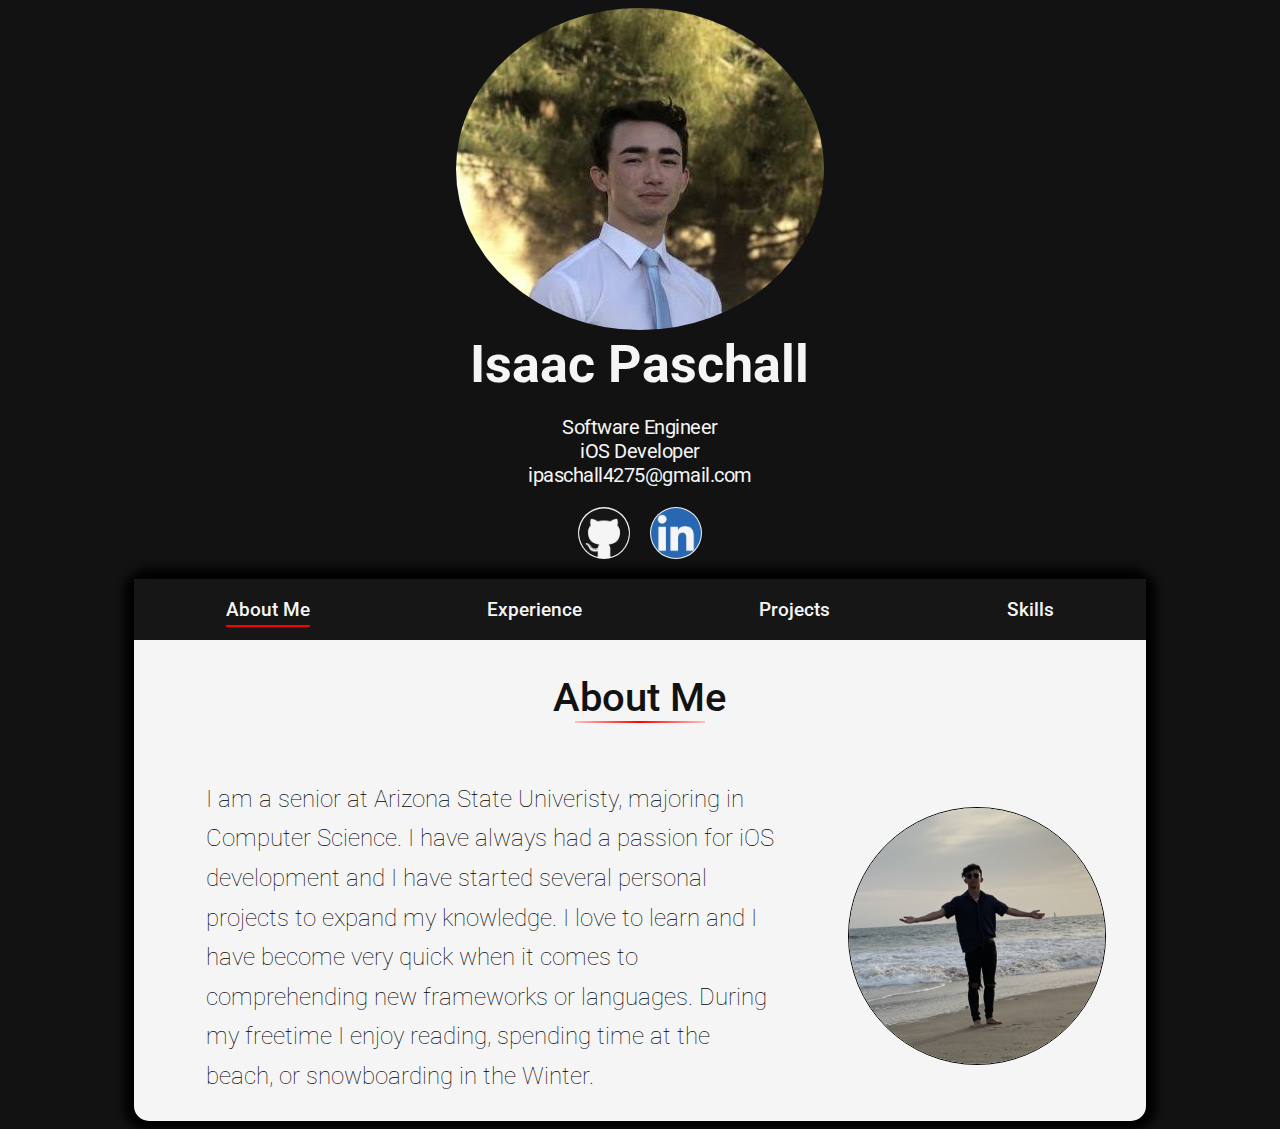
==== commit f6d63aef: "clean up" ====
--- a/index.html
+++ b/index.html
@@ -6,195 +6,49 @@
 		<meta name="description" content="Portfolio website to showcase skills, projects, and work experience of Isaac Paschall, a Computer Science major software engineer ios developer">
   		<meta name="keywords" content="Portfolio, Isaac, Paschall, Software Engineer, ios developer, swift, swiftui, uikit, my spot, my spot exploration">
   		<meta name="author" content="Isaac Paschall">
-		<meta name="apple-itunes-app" content="app-id=1613618373">
-		<meta property="og:title" content="My Spot" />
-		<meta property="og:image" content="image/MySpotAppClip.jpg" />
+		<meta property="og:title" content="Isaac Paschall" />
+		<meta property="og:image" content="https://isaacpasc.github.io/images/Isaac.jpg" />
 		<meta name="viewport" content="width=device-width, initial-scale=1, user-scalable=no, viewport-fit=cover" />
 		<link rel="shortcut icon" type="image/x-icon" href="images/scripticon.ico" />
-		<link rel="stylesheet" href="assets/css/main.css" />
-		<noscript><link rel="stylesheet" href="assets/css/noscript.css" /></noscript>
+		<link rel="stylesheet" href="css/style.css" />
+		<link href="https://fonts.googleapis.com/css2?family=Roboto:wght@100;300;400;500;700;900&display=swap" rel="stylesheet">
 	</head>
-	<body class="is-preload">
+	<body class="container" id="background">
 
-		<!-- Wrapper -->
-			<div id="wrapper">
+		<!-- HEADER -->
+		<header id="header">
+			<span class="logo"><img src="images/Isaac.jpg" class="isaac_filter" alt="Isaac Paschall" /></span>
+			<h1>Isaac Paschall</h1>
+			<p>Software Engineer<br />
+				iOS Developer<br />
+				<a style="text-decoration: none; color: whitesmoke;" href="mailto: ipaschall4275@gmail.com">ipaschall4275@gmail.com</a></p>
+				<div class="socialcontainer">
+					<a class="socialbtn" href="https://github.com/isaacpasc" target="_blank"><img src="images/GithubIcon.png"/></a>
+					<a class="socialbtn" href="https://www.linkedin.com/in/isaac-paschall-51169a165/" target="_blank"><img src="images/LinkedInLogo.png"/></a>
+				</div>
+		</header>
 
-				<!-- Header -->
-					<header id="header" class="alt">
-						<span class="logo"><img src="images/Isaac.jpg" class="isaac_filter" alt="Isaac Paschall" /></span>
-						<h1>Isaac Paschall</h1>
-						<p>Software Engineer<br />
-						iOS Developer<br />
-						<a href="mailto: ipaschall4275@gmail.com">ipaschall4275@gmail.com</a></p>
-						<ul class="icons">
-							<li><a href="https://github.com/isaacpasc" target="_blank" class="icon brands fa-github alt"><span class="label">GitHub</span></a></li>
-							<li><a href="https://www.linkedin.com/in/isaac-paschall-51169a165/" target="_blank" class="icon brands fa-linkedin alt"><span class="label">Dribbble</span></a></li>
-						</ul>
-					</header>
-
-				<!-- Nav -->
-					<nav id="nav">
-						<ul>
-							<li><a href="#intro" class="active">About Me</a></li>
-							<li><a href="#first">Experience</a></li>
-							<li><a href="#second">Projects</a></li>
-							<li><a href="#cta">Skills</a></li>
-						</ul>
-					</nav>
-
-				<!-- Main -->
-					<div id="main">
-
-						<!-- About Me -->
-							<section id="intro" class="main">
-								<div class="spotlight">
-									<div class="content">
-										<header class="major">
-											<h2>About Me</h2>
-										</header>
-										<p>I am a senior at Arizona State Univeristy, majoring in Computer Science. 
-											I have always had a passion for iOS development and I have started several 
-											personal projects to expand my knowledge. I love to learn and I have become 
-											very quick when it comes to comprehending new frameworks or languages. During 
-											my freetime I enjoy reading, spending time at the beach, or snowboarding in the Winter.</p>
-									</div>
-									<span class="image"><img src="images/beach.jpg" alt="Me On the Beach" /></span>
-								</div>
-							</section>
-
-						<!-- Experience -->
-							<section id="first" class="main">
-								<header class="major">
-									<h2>Work Experience</h2>
-								</header>
-								<div class="spotlight">
-									<div class="content">
-										<header>
-											<h2>Expedia Group</h2>
-										</header>
-										<p>I worked on an IOS Development team in Gurgaon, India, building components in SwiftUI and UIKit. 
-											During this internship I was able to work with Apollo graphQL to build SDUI, reusable components 
-											with unit tests and uitests. I was also able to attend EG Global hackathon where my team won 
-											“Share the Love” category by utilizing apple’s SharePlay api.</p>
-									</div>
-									<span class="image"><img src="images/eg.jpg" alt="Expedia Group Logo" /></span>
-								</div>
-								<footer class="major">
-									<ul class="actions special">
-										<li><a href="https://www.linkedin.com/in/isaac-paschall-51169a165/" target="_blank" class="button">Linkedin</a></li>
-									</ul>
-								</footer>
-							</section>
-
-						<!-- Projects -->
-							<section id="second" class="main">
-								<header class="major">
-									<h2>Projects</h2>
-								</header>
-								<div class="spotlight">
-									<div class="content">
-										<header>
-											<h2>My Spot</h2>
-										</header>
-										<p>My Spot is my most ambitious project yet! It's an iOS, watchOS, and iPadOS app with widgets, 
-											notifications (with service/content extensions), iMessage app, AppClip, and much more. My Spot 
-											is a social media app centered around locations. It uses many Apple frameworks and runs mainly in 
-											the SwiftUI lifecycle but also utilizes many UIKit features. Some frameworks used include: Cloudkit, CoreData, CoreML, and Combine. 
-											For more information please visit the 
-											<a href="https://isaacpasc.github.io/My_Spot" target="_blank">My Spot Offical Website</a> which goes in depth on technologies 
-											used and all of its features or find it on the 
-											<a href="https://apps.apple.com/us/app/my-spot-exploration/id1613618373" target="_blank">AppStore</a>.</p>
-									</div>
-									<span class="image"><img class="filter-red" src="images/logo.svg" alt="My Spot Logo" /></span>
-								</div>
-								<div class="spotlight">
-									<div class="content">
-										<header>
-											<h2>News App</h2>
-										</header>
-										<p><a href="https://github.com/isaacpasc/SwiftBasics-UIkit-And-SwiftUI" target="_blank">News App</a> is 
-											is an ios app that allows users to search for relevant news articles. News app was made twice, once in 
-											SwiftUI and once in UIKit. It features many swift fundementals that are key for success in large 
-											scale applications. These fundementals include: protocals, delegate pattern, image caching, 
-											generic api calls with combine, pagination, TableView/ListView, and much more!</p>
-									</div>
-									<span class="image"><img src="images/news.jpg" alt="News Logo" /></span>
-								</div>
-								<div class="spotlight">
-									<div class="content">
-										<header>
-											<h2>Data Query</h2>
-										</header>
-										<p><a href="https://github.com/isaacpasc/compressionAlgorithm" target="_blank">Data Query</a> is 
-											a command line application using c++ with a Makefile. It querys large css files based on parameters. These queries 
-											use several data structures (custom made, no libraries) such as hashtables, BST, and graphs in adjacency list. These data 
-											structes are traversed using Floyd Warshall Algorithm and DFS (again, no libraries are used).</p>
-									</div>
-									<span class="image"><img src="images/dfs.jpg" alt="Graph Logo" /></span>
-								</div>
-								<div class="spotlight">
-									<div class="content">
-										<header>
-											<h2>Compression Algorithm</h2>
-										</header>
-										<p><a href="https://github.com/isaacpasc/graphQueries" target="_blank">Compression Algorithm</a> is 
-											a command line application using c++ with a Makefile. It encodes or decodes any text file with ASCII 
-											characters by using either insertion sort or merge sort to build a binary search tree and traverse the tree to 
-											encode/decode.</p>
-									</div>
-									<span class="image"><img src="images/compress.jpg" alt="Compress Logo" /></span>
-								</div>
-								<footer class="major">
-									<ul class="actions special">
-										<li><a href="https://github.com/isaacpasc" target="_blank" class="button">GitHub</a></li>
-									</ul>
-								</footer>
-							</section>
-
-						<!-- Skills -->
-							<section id="cta" class="main special">
-								<header class="major">
-									<h2>Skills</h2>
-									<p>Skills have been aquired from personal projects, school, and work experience</p>
-								</header>
-								<div class="skill">
-									<li class="nobullet"><h2 class="content" style="text-align:left">Swift + SwiftUI + UIKit</h2>
-										<span class="bar"><span class="swift"></span></span>
-									</li>
-									<li class="nobullet"><h2 class="content" style="text-align:left">Java</h2>
-										<span class="bar"><span class="java"></span></span>
-									</li>
-									<li class="nobullet"><h2 class="content" style="text-align:left">C/C++</h2>
-										<span class="bar"><span class="cplus"></span></span>
-									</li>
-									<li class="nobullet"><h2 class="content" style="text-align:left">SQL</h2>
-										<span class="bar"><span class="sql"></span></span>
-									</li>
-									<li class="nobullet"><h2 class="content" style="text-align:left">Apollo GraphQL</h2>
-										<span class="bar"><span class="apollo"></span></span>
-									</li>
-									<li class="nobullet"><h2 class="content" style="text-align:left">HTML + CSS + JavaScript</h2>
-										<span class="bar"><span class="hcj"></span></span>
-									</li>
-									<li class="nobullet"><h2 class="content" style="text-align:left">Docker</h2>
-										<span class="bar"><span class="docker"></span></span>
-									</li>
-								</div>
-							</section>
-					</div>
-
-				<!-- Footer -->
-					<footer id="footer"></footer>
+		<!-- MAIN CONTENT -->
+		<div class="content">
+			<nav class="topnav">
+				<ul>
+					<li><a href="index" class="selected">About Me</a></li>
+					<li><a href="experience">Experience</a></li>
+					<li><a href="projects">Projects</a></li>
+					<li><a href="skills">Skills</a></li>
+				</ul>
+			</nav>
+			
+			<!-- About Me -->
+			<div class="point">
+				<h2>About Me</h2>
+				<span><img src="images/beach.jpg" alt="Me On The Beach" /></span>
+				<p>I am a senior at Arizona State Univeristy, majoring in Computer Science. 
+					I have always had a passion for iOS development and I have started several 
+					personal projects to expand my knowledge. I love to learn and I have become 
+					very quick when it comes to comprehending new frameworks or languages. During 
+					my freetime I enjoy reading, spending time at the beach, or snowboarding in the Winter.</p>
 			</div>
-
-		<!-- Scripts -->
-			<script src="assets/js/jquery.min.js"></script>
-			<script src="assets/js/jquery.scrollex.min.js"></script>
-			<script src="assets/js/jquery.scrolly.min.js"></script>
-			<script src="assets/js/browser.min.js"></script>
-			<script src="assets/js/breakpoints.min.js"></script>
-			<script src="assets/js/util.js"></script>
-			<script src="assets/js/main.js"></script>
-
+		</div>
 	</body>
 </html>--- a/css/style.css
+++ b/css/style.css
@@ -0,0 +1,598 @@
+/* Prevent overscroll */
+html {
+	scroll-behavior: smooth;
+}
+
+body {
+    overscroll-behavior: none;
+}
+
+/* Background Color */
+#background {
+	background: #121212;
+}
+
+/* Header */
+#header {
+	grid-column-start: 1;
+	grid-column-end: 4;
+	text-align: center;
+	color: whitesmoke;
+}
+
+#header h1 {
+	margin: 0 0 0.25em 0;
+	font-size: 3.25em;
+}
+
+#header p {		
+	font-size: 1.25em;
+	letter-spacing: -0.025em;
+}
+
+/* Footer */
+#footer {
+	grid-column-start: 2;
+	grid-column-end: 3;
+	padding-left: 50px;
+	color: whitesmoke;
+}
+#footer a {
+	text-decoration: none;
+	color: red;
+}
+
+/* Color Filter */
+.filter-red{
+	filter: invert(35%) sepia(98%) saturate(3668%) hue-rotate(338deg) brightness(101%) contrast(113%);
+}
+
+.isaac_filter {
+	-moz-border-radius: 50%;
+    border-radius: 50%;
+}
+
+/* Fonts */
+
+ * {
+	font-family: 'Roboto', sans-serif;
+}
+
+ /* Main */
+.container {
+	display: grid;
+	grid-template-columns: 10% 80% 10%;
+}
+
+.content {
+	grid-column-start: 2;
+	grid-column-end: 3;
+	background-color: whitesmoke;
+	border-radius: 15px;
+	box-shadow: 0px 0px 10px 10px;
+}
+
+/* NAV */
+.topnav {
+	grid-column-start: 2;
+	grid-column-end: 3;
+	position: -webkit-sticky;
+	position: sticky;
+	text-align: center;
+	top: 0;
+	padding: 0.2em;
+	background-color: #161616;
+}
+
+.topnav a.selected {
+	border-bottom: 2px solid red;
+	padding-bottom: 4px;
+}
+
+.topnav a {
+	text-decoration: none;
+	font-size: 1.2em;
+	font-weight: 500;
+}
+
+.topnav li {
+	list-style: none;
+}
+
+.topnav ul {
+	display: flex;
+  	justify-content: space-around;
+	align-items: center;
+	padding: 0;
+}
+
+.topnav a {
+	color: whitesmoke;
+	position: relative;
+	text-decoration: none;
+}
+
+.topnav a:not(.selected):before {
+	content: "";
+	position: absolute;
+	width: 100%;
+	height: 2px;
+	bottom: -5px;
+	left: 0;
+	background-color: red;
+	visibility: hidden;
+	-webkit-transform: scaleX(0);
+	transform: scaleX(0);
+	-webkit-transition: all 0.3s ease-in-out 0s;
+	transition: all 0.3s ease-in-out 0s;
+}
+  
+.topnav a:not(.selected):hover:before {
+	visibility: visible;
+	-webkit-transform: scaleX(1);
+	transform: scaleX(1);
+}
+
+/* Hamburger Nav */
+#menuToggle
+{
+  display: block;
+  position: fixed;
+  top: 20px;
+  left: 10px;
+  
+  z-index: 1;
+  
+  -webkit-user-select: none;
+  user-select: none;
+}
+
+#menuToggle a
+{
+  text-decoration: none;
+  color: #232323;
+  
+  transition: color 0.3s ease;
+}
+
+#menuToggle a:hover
+{
+  color: red;
+}
+
+
+#menuToggle input
+{
+  display: block;
+  width: 40px;
+  height: 32px;
+  position: absolute;
+  top: -7px;
+  left: -5px;
+  
+  cursor: pointer;
+  
+  opacity: 0; /* hide this */
+  z-index: 2; /* and place it over the hamburger */
+  
+  -webkit-touch-callout: none;
+}
+
+/*
+ * Just a quick hamburger
+ */
+#menuToggle span
+{
+  display: block;
+  width: 33px;
+  height: 4px;
+  margin-bottom: 5px;
+  position: relative;
+  
+  background: whitesmoke;
+  border-radius: 3px;
+  
+  z-index: 1;
+  
+  transform-origin: 4px 0px;
+  
+  transition: transform 0.5s cubic-bezier(0.77,0.2,0.05,1.0),
+              background 0.5s cubic-bezier(0.77,0.2,0.05,1.0),
+              opacity 0.55s ease;
+}
+
+#menuToggle span:first-child
+{
+  transform-origin: 0% 0%;
+}
+
+#menuToggle span:nth-last-child(2)
+{
+  transform-origin: 0% 100%;
+}
+
+/* 
+ * Transform all the slices of hamburger
+ * into a crossmark.
+ */
+#menuToggle input:checked ~ span
+{
+  opacity: 1;
+  transform: rotate(45deg) translate(-2px, -1px);
+  background: #121212;
+}
+
+/*
+ * But let's hide the middle one.
+ */
+#menuToggle input:checked ~ span:nth-last-child(3)
+{
+  opacity: 0;
+  transform: rotate(0deg) scale(0.2, 0.2);
+}
+
+/*
+ * Ohyeah and the last one should go the other direction
+ */
+#menuToggle input:checked ~ span:nth-last-child(2)
+{
+  transform: rotate(-45deg) translate(0, -1px);
+}
+
+/*
+ * Make this absolute positioned
+ * at the top left of the screen
+ */
+#menu
+{
+	overflow: auto;
+  position: absolute;
+  width: 300px;
+  height: calc(100vh - 120px);
+  margin: -100px 0 0 -50px;
+  padding: 50px;
+  padding-top: 125px;
+  background: whitesmoke;
+  list-style-type: none;
+  -webkit-font-smoothing: antialiased;
+  /* to stop flickering of text in safari */
+  
+  transform-origin: 0% 0%;
+  transform: translate(-100%, 0);
+  
+  transition: transform 0.5s cubic-bezier(0.77,0.2,0.05,1.0);
+  box-shadow: 2px 2px 6px rgba(0, 0, 0, .4);
+}
+
+#menu li
+{
+  padding: 10px 0;
+  font-size: 22px;
+}
+
+/*
+ * And let's slide it in from the left
+ */
+#menuToggle input:checked ~ ul
+{
+  transform: none;
+}
+
+/* Social Buttons */
+.socialcontainer {
+	display: flex;
+	align-items: center;
+  	justify-content: center;
+	gap: 20px;
+	padding-bottom: 20px;
+}
+.socialbtn img {
+	display:block;
+	height: 50px;
+	width: 50px;
+	padding: 1px;
+	background-color: whitesmoke;
+	border-radius: 50%;
+}
+
+/* content points */
+.point {
+	scroll-margin-top: 3em;
+	display: grid;
+	grid-template-columns: 1fr auto;
+	grid-template-rows: 0.1fr 1fr;
+	margin: auto;
+}
+
+.point p {
+	font-weight: 300;
+	font-size: 1.5em;
+	padding-left: 3em;
+	padding-right: 3em;
+	font-weight: lighter;
+	line-height: 1.65;
+	grid-column-start: 1;
+	grid-column-end: 2;
+	grid-row-start: 2;
+	grid-row-end: 3;
+	text-align: left;
+}
+.point p a {
+	color: red;
+	text-decoration: none;
+}
+.point h2::after {
+	display: block;
+	content: '';
+	width: 3.25em;
+	height: 2px;
+	margin-left: auto;
+	margin-right: auto;
+	background-image: -moz-linear-gradient(90deg, rgb(255, 193, 193), red, rgb(255, 193, 193));
+	background-image: -webkit-linear-gradient(90deg, rgb(255, 193, 193), red, rgb(255, 193, 193));
+	background-image: -ms-linear-gradient(90deg, rgb(255, 193, 193), red, rgb(255, 193, 193));
+	background-image: linear-gradient(90deg, rgb(255, 193, 193), red, rgb(255, 193, 193));
+}
+.point h2 {
+	font-weight: 500;
+	color: #121212;
+	font-size: 2.5em;
+	text-align: center;
+	grid-column-start: 1;
+	grid-column-end: 3;
+	grid-row-start: 1;
+	grid-row-end: 2;
+}
+.point span {
+	grid-column-start: 2;
+	grid-column-end: 3;
+	grid-row-start: 2;
+	grid-row-end: 3;
+	text-align: center;
+	margin: auto;
+	padding-right: 40px;
+}
+.point img {
+	width: 256px;
+	height: auto;
+	border: solid 1px;
+	border-radius: 100%;
+}
+.portrait, .landscape {
+	display: flex;
+  	align-items: center;
+  	justify-content: center;
+	grid-column-start: 2;
+	grid-column-end: 3;
+	grid-row-start: 2;
+	grid-row-end: 3;
+}
+.portrait iframe {
+	border: 0;
+	width: 336px; 
+	height: 576px; 
+	padding-right: 40px;
+}
+
+.landscape iframe {
+	border: 0;
+	width: 518px;
+	height: 302px;
+	padding-right: 40px;
+}
+
+/* Horizontal Scroll */
+.horizontalscrollnav {
+	display: none;
+	justify-content: flex-start;
+	gap: 10px;
+	padding: 10px;
+	background-color: #333;
+	overflow-x: auto;
+  	white-space: nowrap;
+	position: -webkit-sticky;
+	position: sticky;
+	font-size: 0.8em;
+	top: 51px;
+}
+.horizontalscrollnav a {
+	color: white;
+	text-align: center;
+	padding: 10px;
+	border-radius: 10px;
+	text-decoration: none;
+	border: 1px solid whitesmoke;
+	background-color: #121212;
+}
+
+@media only screen and (max-width: 1000px) {
+	.container {
+		grid-template-columns: 2% 96% 2%;
+	}
+	#menuToggle {
+  		display: none;
+	}	
+	.topnav a {
+		font-size: 0.8em;
+	}
+	.topnav {
+		padding: 0.01em;
+	}
+	.point {
+		scroll-margin-top: 6.2em;
+		padding-left: 1em;
+		padding-right: 1em;
+		grid-template-columns: 1fr 1fr;
+		grid-template-rows: 0.1fr auto auto;
+	}
+	.point p {
+		font-size: 1em;
+		padding-left: 0;
+		padding-right: 0;
+		text-align: center;
+		grid-column-end: 3;
+		grid-row-start: 3;
+		grid-row-end: 4;
+	}
+	.point span {
+		padding-right: 0;
+		grid-column-start: 1;
+		grid-column-end: 3;
+	}
+	.point h2 {
+		font-size: 1.5em;
+	}
+	.point img {
+		width: 150px;
+		height: auto;
+	}
+	.portrait, .landscape {
+		grid-column-start: 1;
+		grid-column-end: 3;
+	}
+	.portrait iframe {
+		padding: 0;
+		width: 280px;
+		height: 480px;
+	}
+	.landscape iframe {
+		padding: 0;
+		width: 432px;
+		height: 252px;
+	}
+	.horizontalscrollnav {
+		display: flex;
+	}
+	#footer {
+		padding-left: 0;
+	}
+}
+
+/* Skills bar graphs */
+.skill li {
+	margin: 20px 0;
+	padding: 10px;
+}
+
+.bar {
+	background: #353b48;
+	display: block;
+	height: 20px;
+	border: 1px solid rgba(0, 0, 0, 0.3);
+	border-radius: 10px;
+	overflow: hidden;
+	box-shadow: 0 1px 3px rgba(0, 0, 0, 0.12), 0 1px 2px rgba(0, 0, 0, 0.24);
+	transition: all 0.3s cubic-bezier(.25,.8,.25,1);
+}
+
+.bar:hover {
+	box-shadow: 0 14px 28px rgba(0, 0, 0, 0.25), 0 10px 10px rgba(0, 0, 0, 0.22);
+}
+
+.bar span {
+	height: 20px;
+	float: left;
+	background: red;
+}
+
+.nobullet {
+	list-style-type: none;
+}
+
+.swift {
+	width: 90%;
+	animation: swift 3s;
+}
+
+@keyframes swift {
+	0% {
+		width: 0%;
+	}
+	100% {
+		width: 90%;
+	}
+}
+
+.java {
+	width: 80%;
+	animation: java 3s;
+}
+
+@keyframes java {
+	0% {
+		width: 0%;
+	}
+	100% {
+		width: 80%;
+	}
+}
+
+.cplus {
+	width: 65%;
+	animation: cplus 3s;
+}
+
+@keyframes cplus {
+	0% {
+		width: 0%;
+	}
+	100% {
+		width: 65%;
+	}
+}
+
+.sql {
+	width: 60%;
+	animation: sql 3s;
+}
+
+@keyframes sql {
+	0% {
+		width: 0%;
+	}
+	100% {
+		width: 60%;
+	}
+}
+
+.apollo {
+	width: 50%;
+	animation: apollo 3s;
+}
+
+@keyframes apollo {
+	0% {
+		width: 0%;
+	}
+	100% {
+		width: 50%;
+	}
+}
+
+.hcj {
+	width: 40%;
+	animation: hcj 3s;
+}
+
+@keyframes hcj {
+	0% {
+		width: 0%;
+	}
+	100% {
+		width: 40%;
+	}
+}
+
+.docker {
+	width: 35%;
+	animation: docker 3s;
+}
+
+@keyframes docker {
+	0% {
+		width: 0%;
+	}
+	100% {
+		width: 35%;
+	}
+}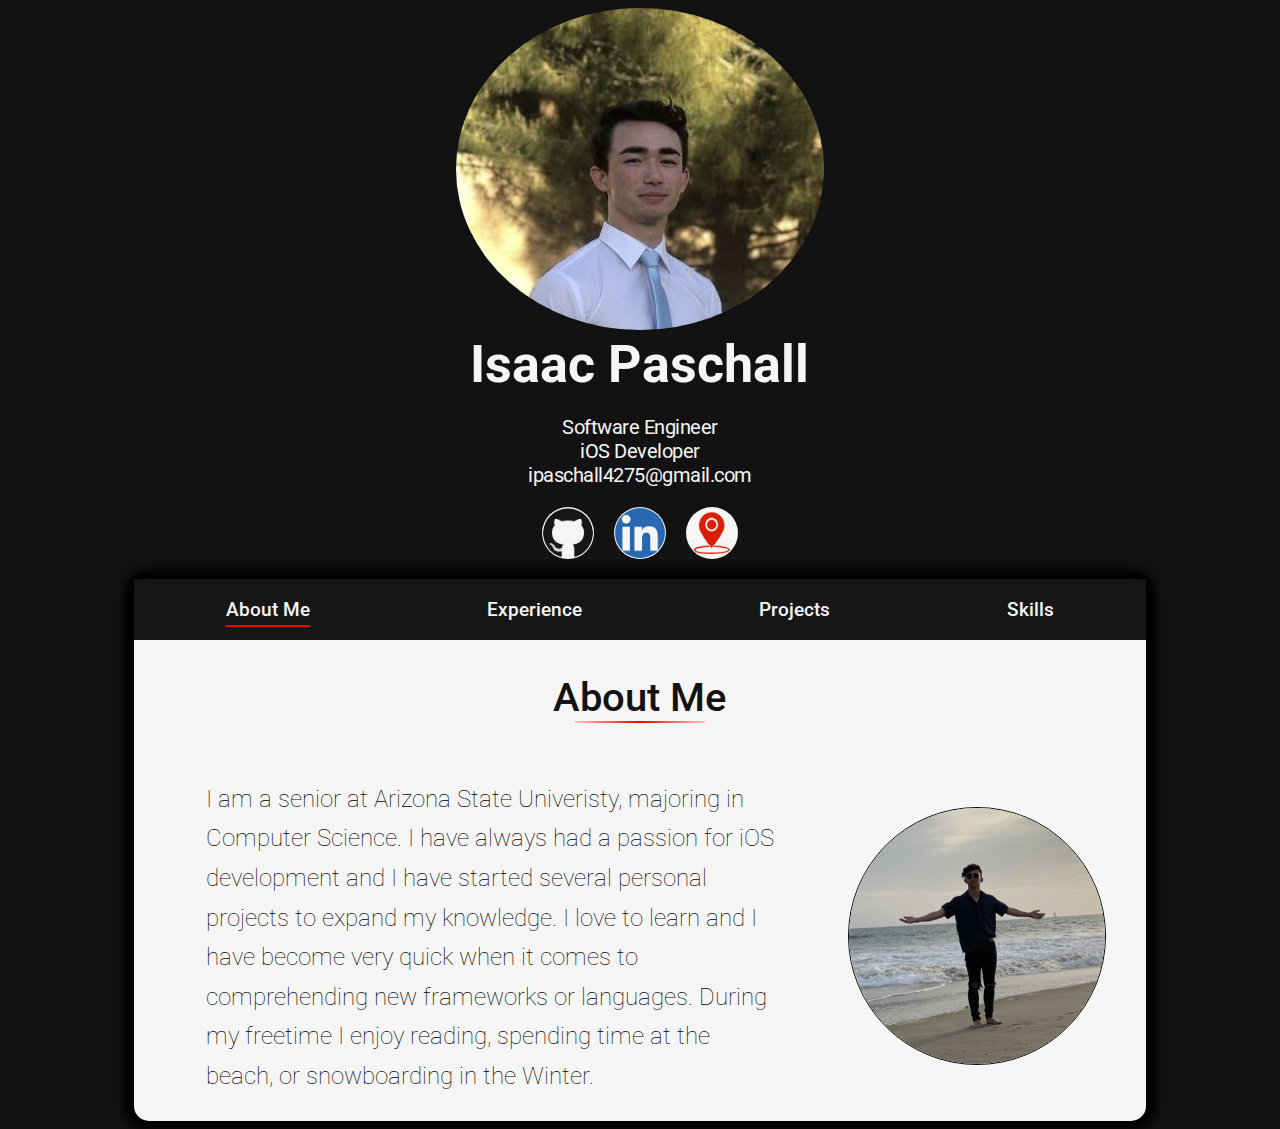
==== commit dfccb9a4: "remove my spot" ====
--- a/index.html
+++ b/index.html
@@ -25,6 +25,7 @@
 				<div class="socialcontainer">
 					<a class="socialbtn" href="https://github.com/isaacpasc" target="_blank"><img src="images/GithubIcon.png"/></a>
 					<a class="socialbtn" href="https://www.linkedin.com/in/isaac-paschall-51169a165/" target="_blank"><img src="images/LinkedInLogo.png"/></a>
+					<a class="socialbtn" href="https://www.myspotexploration.com" target="_blank"><img src="images/icon.png"/></a>
 				</div>
 		</header>
 
--- a/css/style.css
+++ b/css/style.css
@@ -133,151 +133,6 @@
 	transform: scaleX(1);
 }
 
-/* Hamburger Nav */
-#menuToggle
-{
-  display: block;
-  position: fixed;
-  top: 20px;
-  left: 10px;
-  
-  z-index: 1;
-  
-  -webkit-user-select: none;
-  user-select: none;
-}
-
-#menuToggle a
-{
-  text-decoration: none;
-  color: #232323;
-  
-  transition: color 0.3s ease;
-}
-
-#menuToggle a:hover
-{
-  color: red;
-}
-
-
-#menuToggle input
-{
-  display: block;
-  width: 40px;
-  height: 32px;
-  position: absolute;
-  top: -7px;
-  left: -5px;
-  
-  cursor: pointer;
-  
-  opacity: 0; /* hide this */
-  z-index: 2; /* and place it over the hamburger */
-  
-  -webkit-touch-callout: none;
-}
-
-/*
- * Just a quick hamburger
- */
-#menuToggle span
-{
-  display: block;
-  width: 33px;
-  height: 4px;
-  margin-bottom: 5px;
-  position: relative;
-  
-  background: whitesmoke;
-  border-radius: 3px;
-  
-  z-index: 1;
-  
-  transform-origin: 4px 0px;
-  
-  transition: transform 0.5s cubic-bezier(0.77,0.2,0.05,1.0),
-              background 0.5s cubic-bezier(0.77,0.2,0.05,1.0),
-              opacity 0.55s ease;
-}
-
-#menuToggle span:first-child
-{
-  transform-origin: 0% 0%;
-}
-
-#menuToggle span:nth-last-child(2)
-{
-  transform-origin: 0% 100%;
-}
-
-/* 
- * Transform all the slices of hamburger
- * into a crossmark.
- */
-#menuToggle input:checked ~ span
-{
-  opacity: 1;
-  transform: rotate(45deg) translate(-2px, -1px);
-  background: #121212;
-}
-
-/*
- * But let's hide the middle one.
- */
-#menuToggle input:checked ~ span:nth-last-child(3)
-{
-  opacity: 0;
-  transform: rotate(0deg) scale(0.2, 0.2);
-}
-
-/*
- * Ohyeah and the last one should go the other direction
- */
-#menuToggle input:checked ~ span:nth-last-child(2)
-{
-  transform: rotate(-45deg) translate(0, -1px);
-}
-
-/*
- * Make this absolute positioned
- * at the top left of the screen
- */
-#menu
-{
-	overflow: auto;
-  position: absolute;
-  width: 300px;
-  height: calc(100vh - 120px);
-  margin: -100px 0 0 -50px;
-  padding: 50px;
-  padding-top: 125px;
-  background: whitesmoke;
-  list-style-type: none;
-  -webkit-font-smoothing: antialiased;
-  /* to stop flickering of text in safari */
-  
-  transform-origin: 0% 0%;
-  transform: translate(-100%, 0);
-  
-  transition: transform 0.5s cubic-bezier(0.77,0.2,0.05,1.0);
-  box-shadow: 2px 2px 6px rgba(0, 0, 0, .4);
-}
-
-#menu li
-{
-  padding: 10px 0;
-  font-size: 22px;
-}
-
-/*
- * And let's slide it in from the left
- */
-#menuToggle input:checked ~ ul
-{
-  transform: none;
-}
-
 /* Social Buttons */
 .socialcontainer {
 	display: flex;
@@ -383,7 +238,7 @@
 
 /* Horizontal Scroll */
 .horizontalscrollnav {
-	display: none;
+	display: flex;
 	justify-content: flex-start;
 	gap: 10px;
 	padding: 10px;
@@ -408,9 +263,6 @@
 @media only screen and (max-width: 1000px) {
 	.container {
 		grid-template-columns: 2% 96% 2%;
-	}
-	#menuToggle {
-  		display: none;
 	}	
 	.topnav a {
 		font-size: 0.8em;
@@ -459,9 +311,6 @@
 		padding: 0;
 		width: 432px;
 		height: 252px;
-	}
-	.horizontalscrollnav {
-		display: flex;
 	}
 	#footer {
 		padding-left: 0;
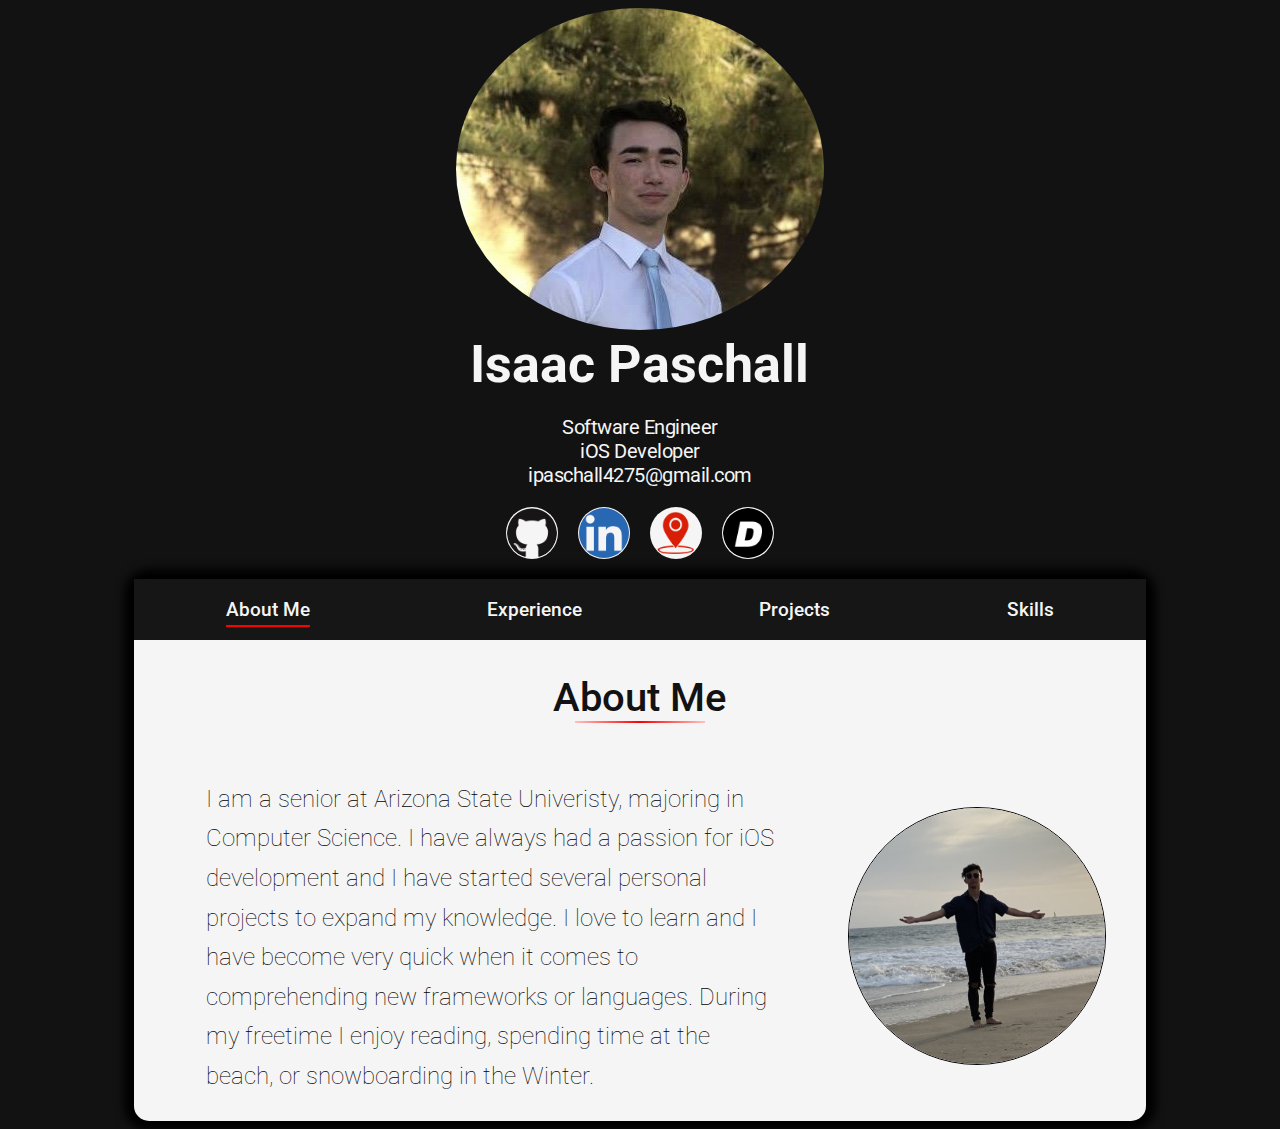
==== commit 65a19a9c: "f" ====
--- a/index.html
+++ b/index.html
@@ -26,6 +26,7 @@
 					<a class="socialbtn" href="https://github.com/isaacpasc" target="_blank"><img src="images/GithubIcon.png"/></a>
 					<a class="socialbtn" href="https://www.linkedin.com/in/isaac-paschall-51169a165/" target="_blank"><img src="images/LinkedInLogo.png"/></a>
 					<a class="socialbtn" href="https://www.myspotexploration.com" target="_blank"><img src="images/icon.png"/></a>
+					<a class="socialbtn" href="https://dashifyios.netlify.app" target="_blank"><img src="images/dashifyCircleD.png"/></a>
 				</div>
 		</header>
 
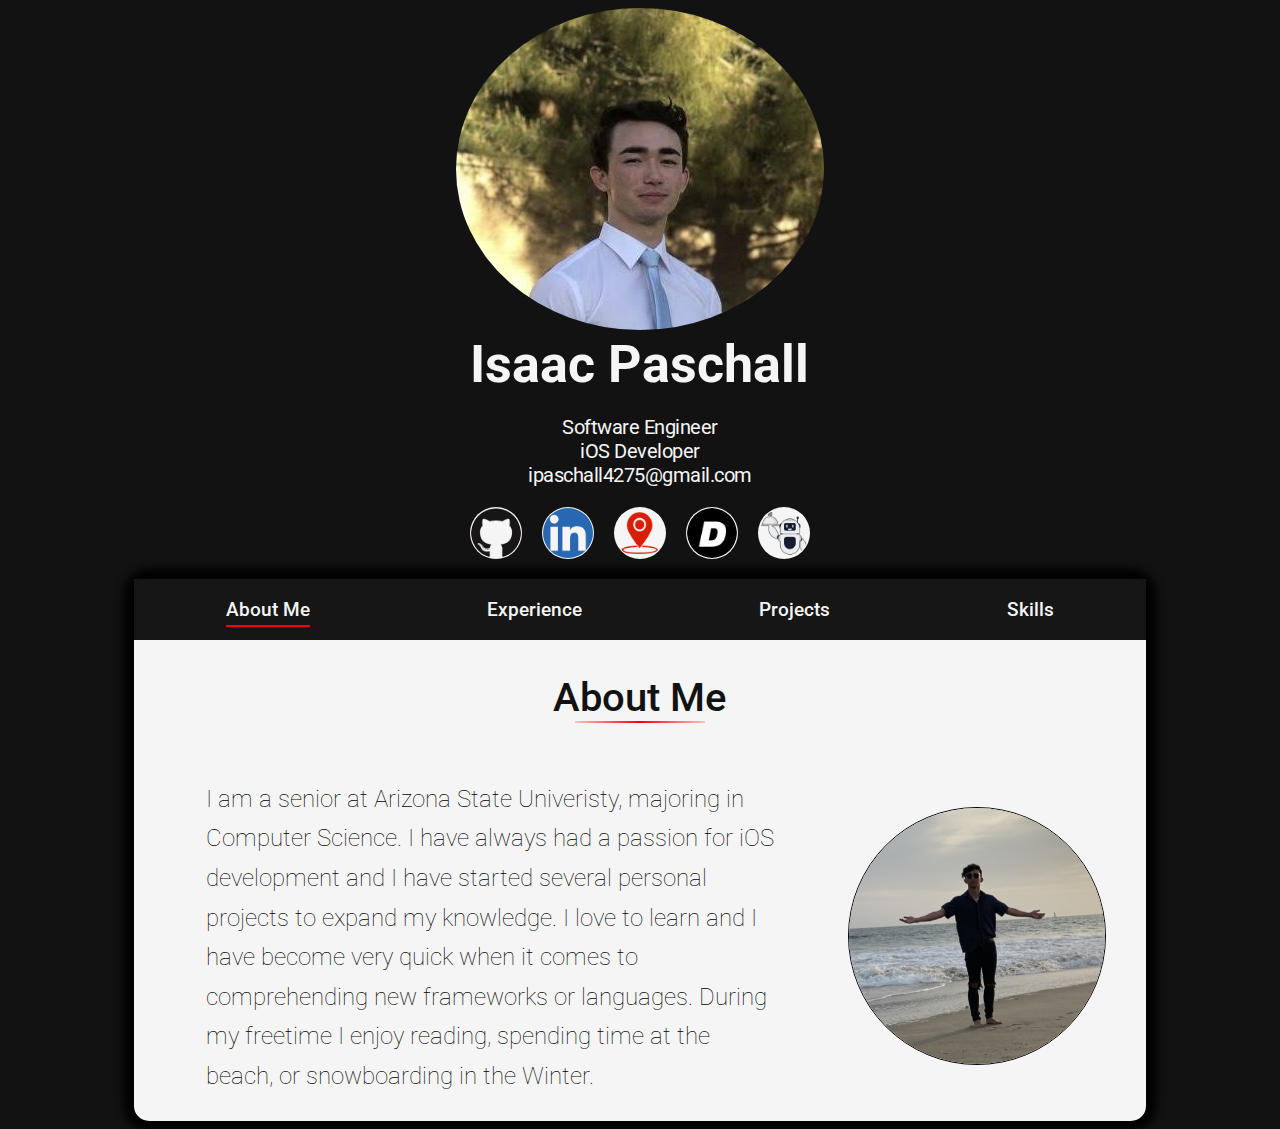
==== commit 6d853698: "added new project" ====
--- a/index.html
+++ b/index.html
@@ -27,6 +27,7 @@
 					<a class="socialbtn" href="https://www.linkedin.com/in/isaac-paschall-51169a165/" target="_blank"><img src="images/LinkedInLogo.png"/></a>
 					<a class="socialbtn" href="https://www.myspotexploration.com" target="_blank"><img src="images/icon.png"/></a>
 					<a class="socialbtn" href="https://dashifyios.netlify.app" target="_blank"><img src="images/dashifyCircleD.png"/></a>
+					<a class="socialbtn" href="https://foodbot.netlify.app/" target="_blank"><img src="images/foodbotlogonogb.png"/></a>
 				</div>
 		</header>
 
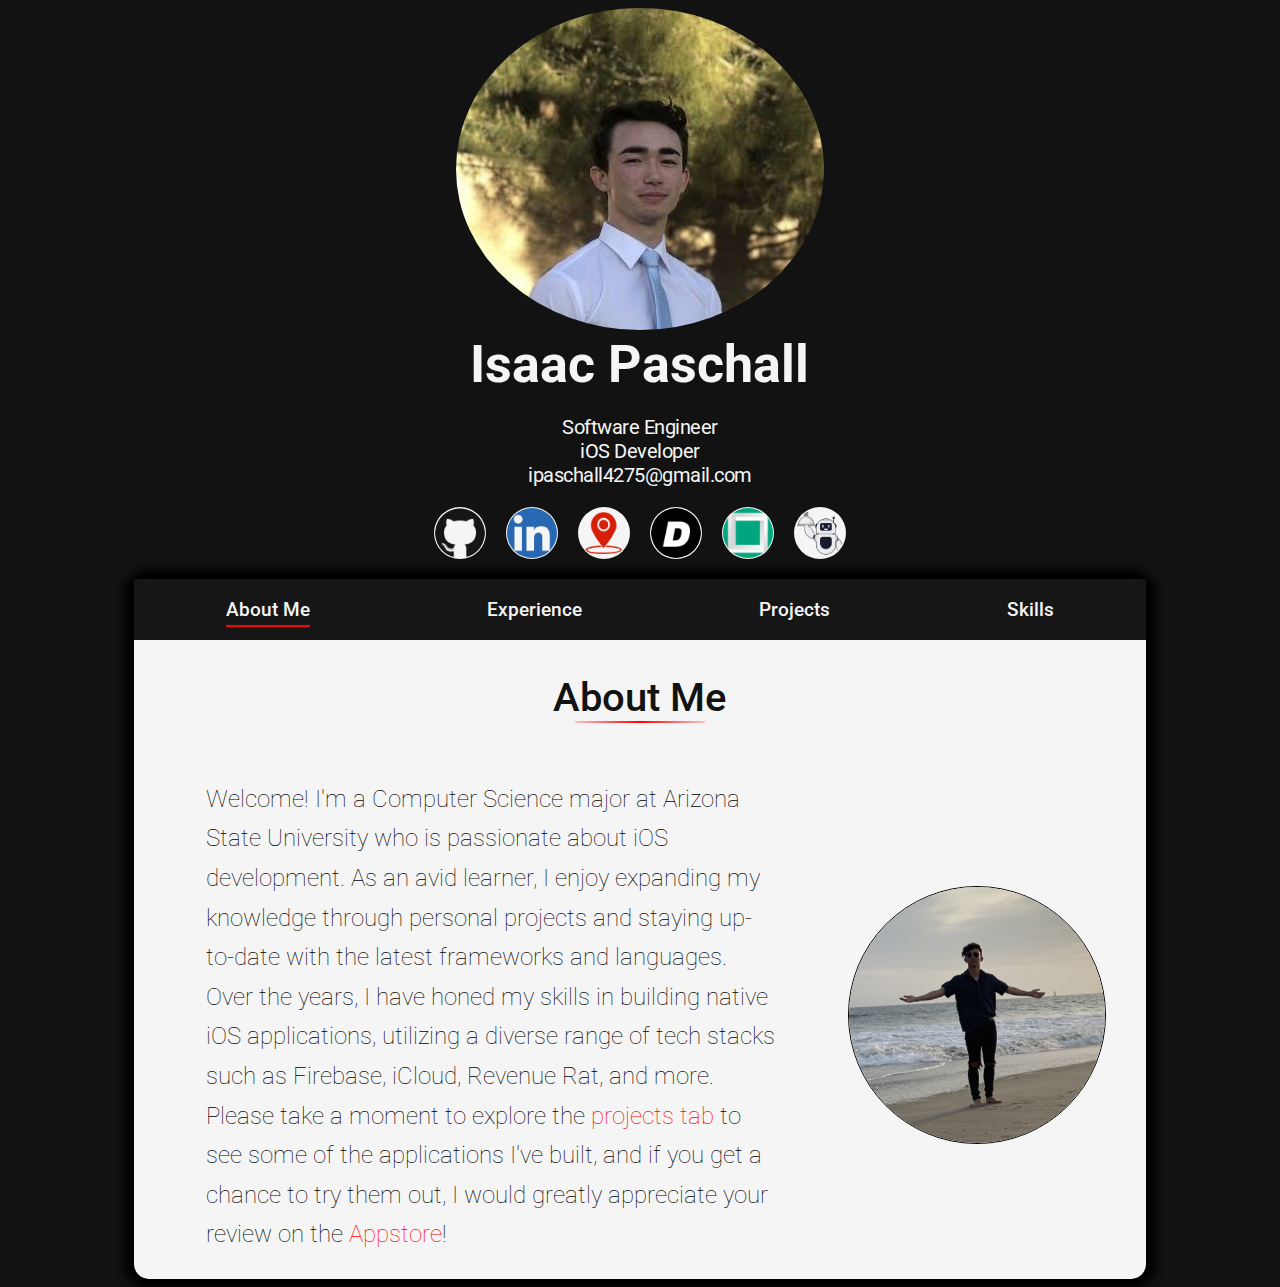
==== commit 2b1c354a: "new app" ====
--- a/index.html
+++ b/index.html
@@ -27,6 +27,7 @@
 					<a class="socialbtn" href="https://www.linkedin.com/in/isaac-paschall-51169a165/" target="_blank"><img src="images/LinkedInLogo.png"/></a>
 					<a class="socialbtn" href="https://www.myspotexploration.com" target="_blank"><img src="images/icon.png"/></a>
 					<a class="socialbtn" href="https://dashifyios.netlify.app" target="_blank"><img src="images/dashifyCircleD.png"/></a>
+					<a class="socialbtn" href="https://ask-ai-chatbot.netlify.app/" target="_blank"><img src="images/logo_with_color.png"/></a>
 					<a class="socialbtn" href="https://foodbot.netlify.app/" target="_blank"><img src="images/foodbotlogonogb.png"/></a>
 				</div>
 		</header>
@@ -46,11 +47,7 @@
 			<div class="point">
 				<h2>About Me</h2>
 				<span><img src="images/beach.jpg" alt="Me On The Beach" /></span>
-				<p>I am a senior at Arizona State Univeristy, majoring in Computer Science. 
-					I have always had a passion for iOS development and I have started several 
-					personal projects to expand my knowledge. I love to learn and I have become 
-					very quick when it comes to comprehending new frameworks or languages. During 
-					my freetime I enjoy reading, spending time at the beach, or snowboarding in the Winter.</p>
+				<p>Welcome! I'm a Computer Science major at Arizona State University who is passionate about iOS development. As an avid learner, I enjoy expanding my knowledge through personal projects and staying up-to-date with the latest frameworks and languages. Over the years, I have honed my skills in building native iOS applications, utilizing a diverse range of tech stacks such as Firebase, iCloud, Revenue Rat, and more. Please take a moment to explore the <a href="projects">projects tab</a> to see some of the applications I've built, and if you get a chance to try them out, I would greatly appreciate your review on the <a href="https://apps.apple.com/us/developer/isaac-paschall/id1613618375" target="_blank">Appstore</a>!</p>
 			</div>
 		</div>
 	</body>
--- a/css/style.css
+++ b/css/style.css
@@ -48,8 +48,9 @@
 }
 
 .isaac_filter {
-	-moz-border-radius: 50%;
-    border-radius: 50%;
+	border-radius: 50%;
+	object-fit: cover;
+	object-position: center;
 }
 
 /* Fonts */
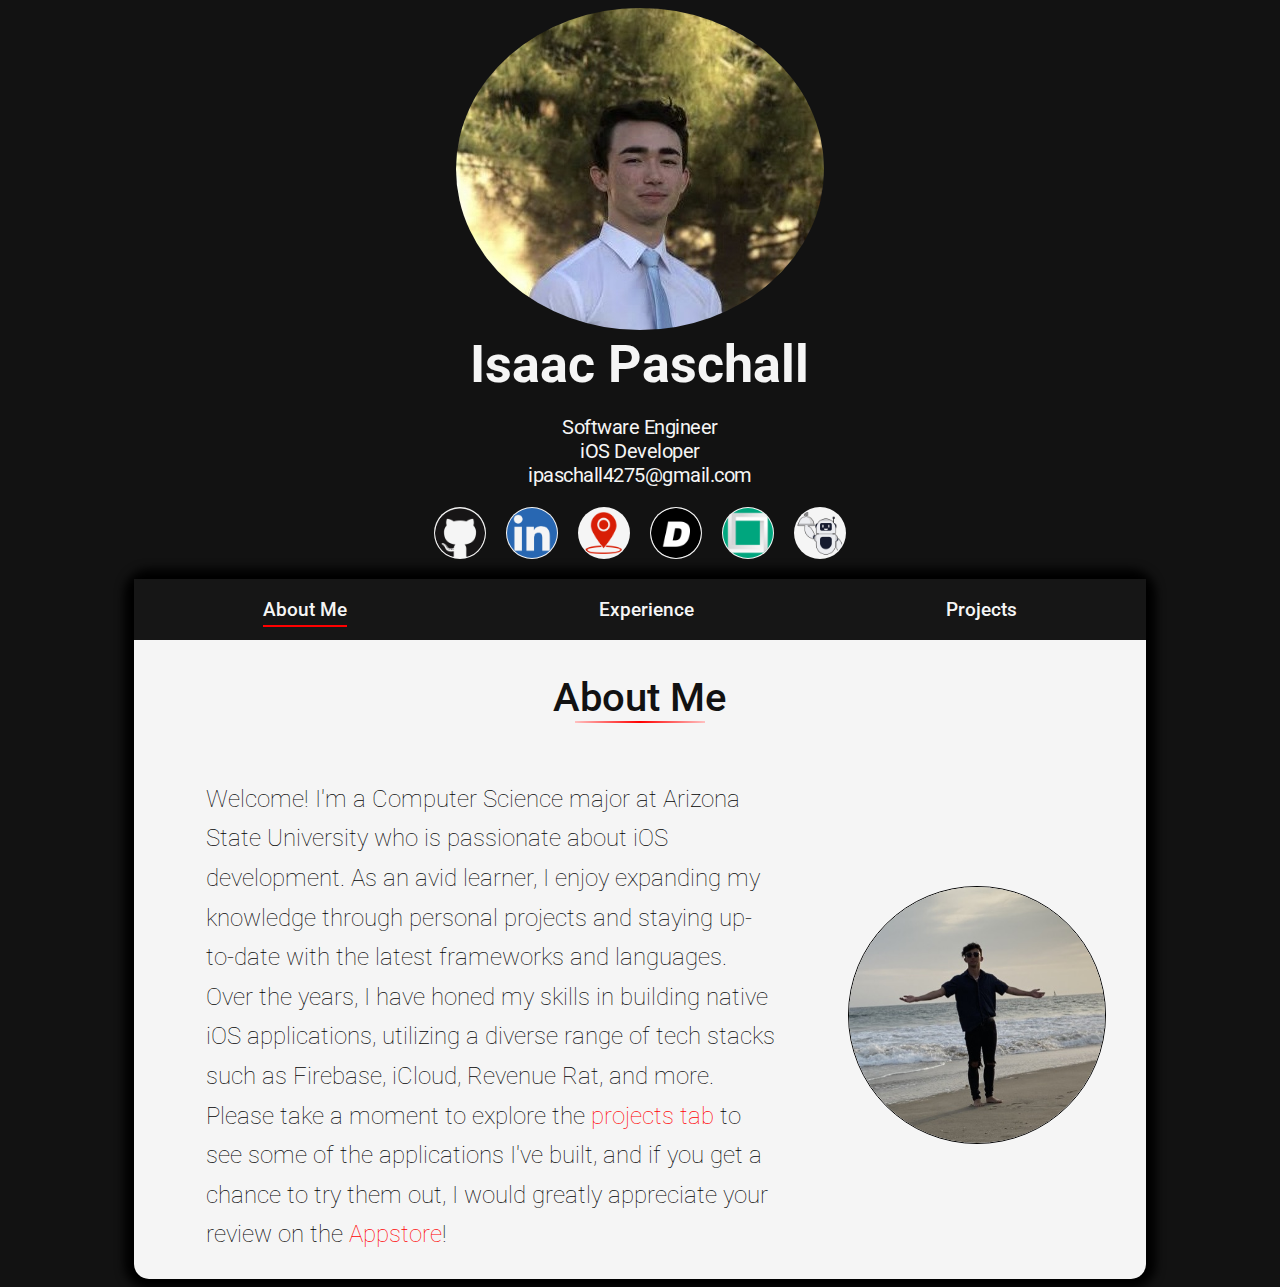
==== commit 28a48ab4: "New Ask AI stuff" ====
--- a/index.html
+++ b/index.html
@@ -39,7 +39,6 @@
 					<li><a href="index" class="selected">About Me</a></li>
 					<li><a href="experience">Experience</a></li>
 					<li><a href="projects">Projects</a></li>
-					<li><a href="skills">Skills</a></li>
 				</ul>
 			</nav>
 			
--- a/css/style.css
+++ b/css/style.css
@@ -316,133 +316,4 @@
 	#footer {
 		padding-left: 0;
 	}
-}
-
-/* Skills bar graphs */
-.skill li {
-	margin: 20px 0;
-	padding: 10px;
-}
-
-.bar {
-	background: #353b48;
-	display: block;
-	height: 20px;
-	border: 1px solid rgba(0, 0, 0, 0.3);
-	border-radius: 10px;
-	overflow: hidden;
-	box-shadow: 0 1px 3px rgba(0, 0, 0, 0.12), 0 1px 2px rgba(0, 0, 0, 0.24);
-	transition: all 0.3s cubic-bezier(.25,.8,.25,1);
-}
-
-.bar:hover {
-	box-shadow: 0 14px 28px rgba(0, 0, 0, 0.25), 0 10px 10px rgba(0, 0, 0, 0.22);
-}
-
-.bar span {
-	height: 20px;
-	float: left;
-	background: red;
-}
-
-.nobullet {
-	list-style-type: none;
-}
-
-.swift {
-	width: 90%;
-	animation: swift 3s;
-}
-
-@keyframes swift {
-	0% {
-		width: 0%;
-	}
-	100% {
-		width: 90%;
-	}
-}
-
-.java {
-	width: 80%;
-	animation: java 3s;
-}
-
-@keyframes java {
-	0% {
-		width: 0%;
-	}
-	100% {
-		width: 80%;
-	}
-}
-
-.cplus {
-	width: 65%;
-	animation: cplus 3s;
-}
-
-@keyframes cplus {
-	0% {
-		width: 0%;
-	}
-	100% {
-		width: 65%;
-	}
-}
-
-.sql {
-	width: 60%;
-	animation: sql 3s;
-}
-
-@keyframes sql {
-	0% {
-		width: 0%;
-	}
-	100% {
-		width: 60%;
-	}
-}
-
-.apollo {
-	width: 50%;
-	animation: apollo 3s;
-}
-
-@keyframes apollo {
-	0% {
-		width: 0%;
-	}
-	100% {
-		width: 50%;
-	}
-}
-
-.hcj {
-	width: 40%;
-	animation: hcj 3s;
-}
-
-@keyframes hcj {
-	0% {
-		width: 0%;
-	}
-	100% {
-		width: 40%;
-	}
-}
-
-.docker {
-	width: 35%;
-	animation: docker 3s;
-}
-
-@keyframes docker {
-	0% {
-		width: 0%;
-	}
-	100% {
-		width: 35%;
-	}
 }